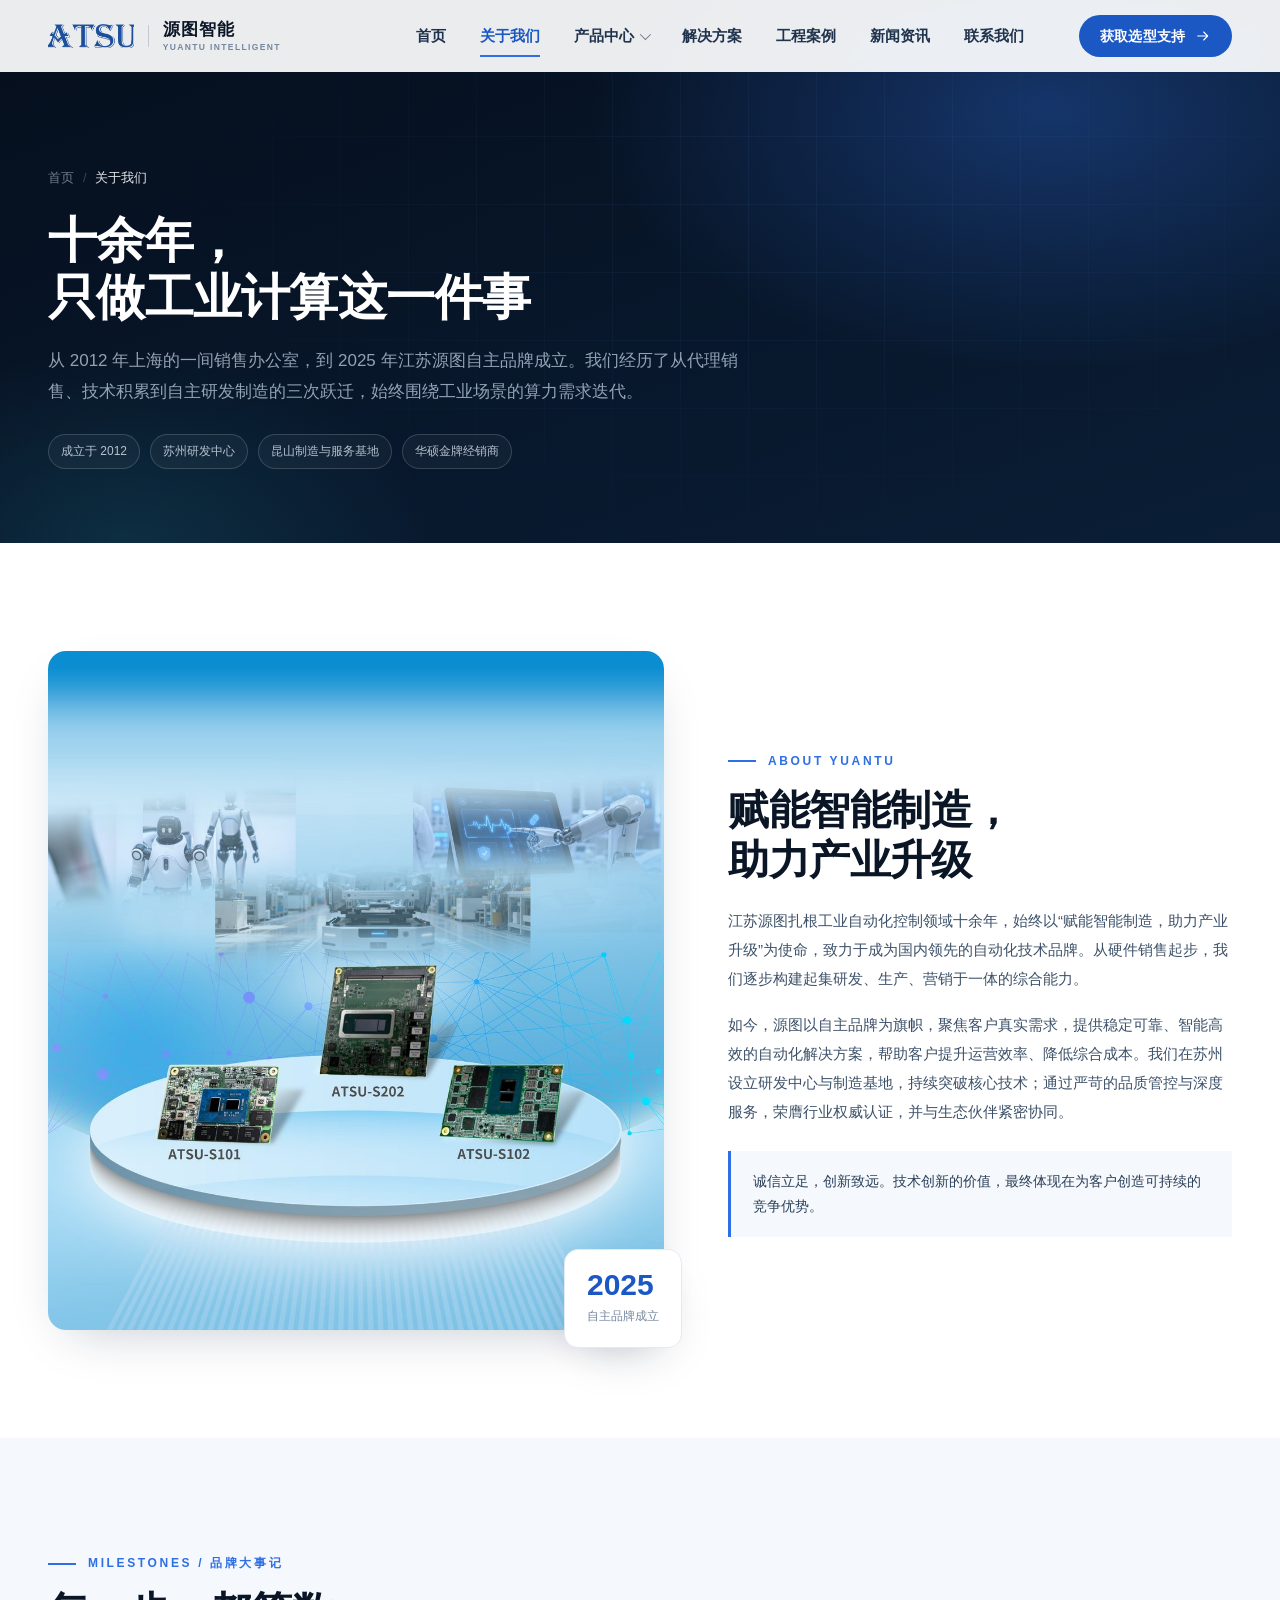
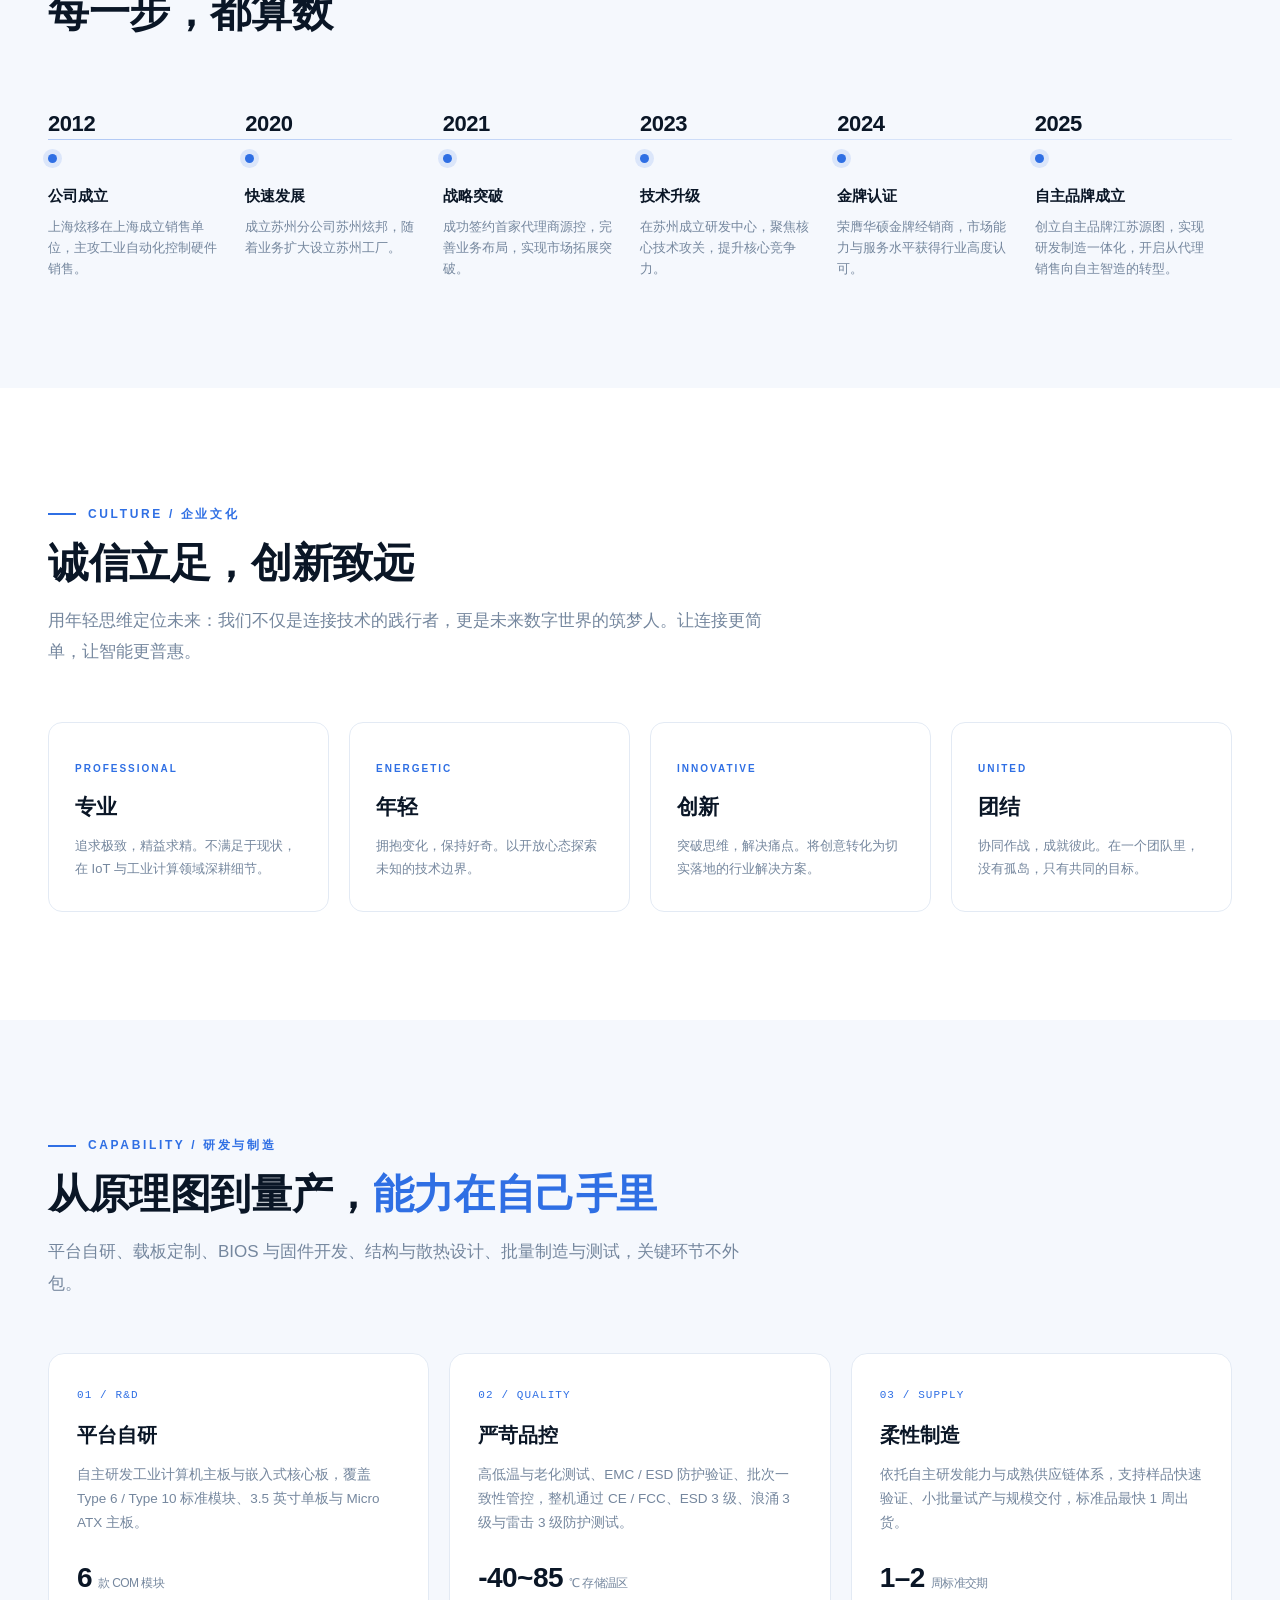
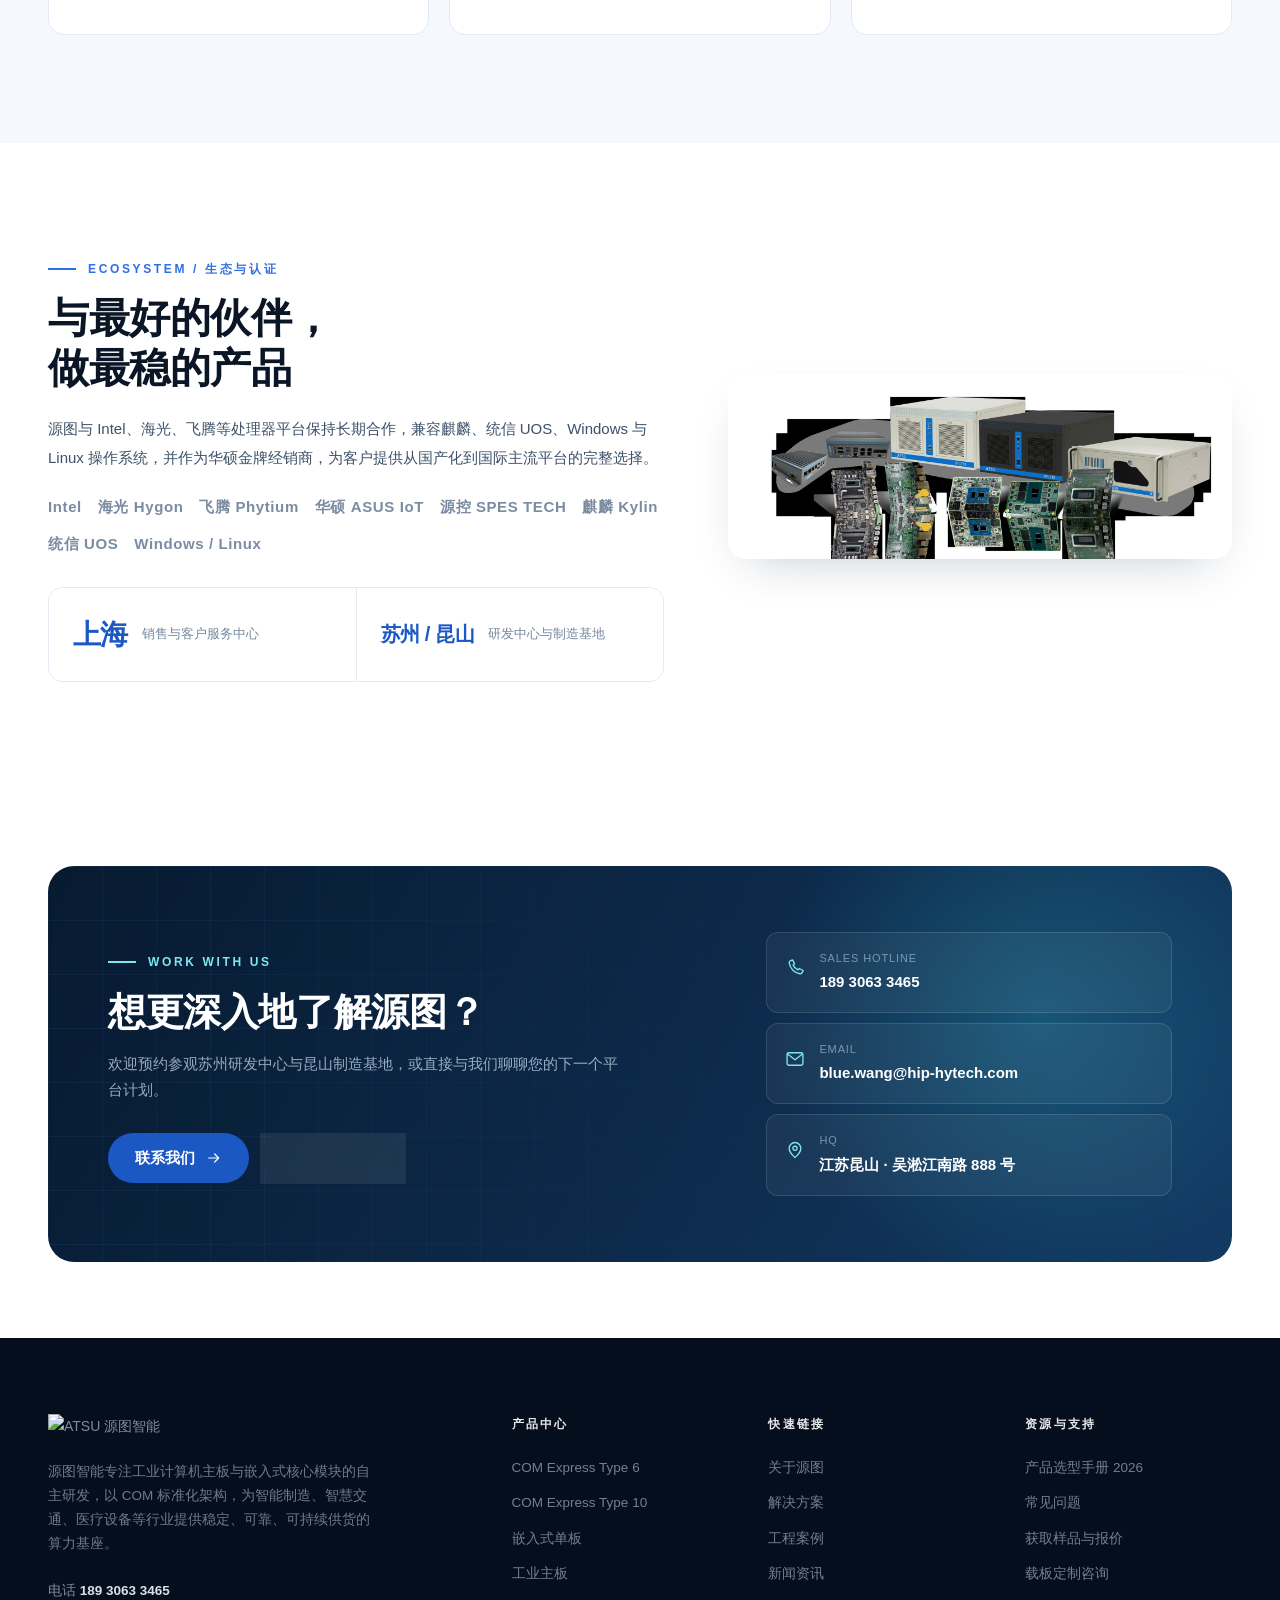
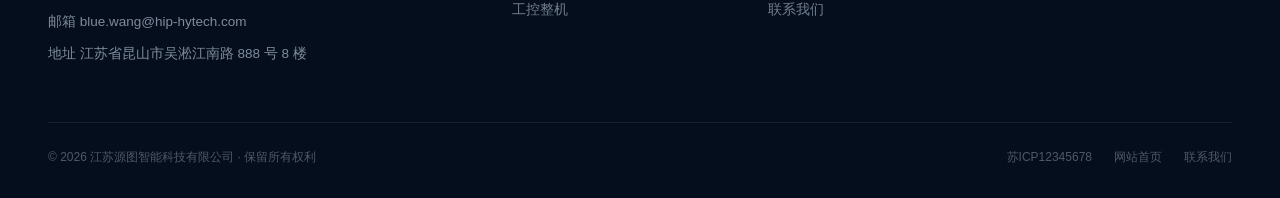
==== about.html @ 3fdcd8d5 "源图智能 ATSU 工业计算官网模板" ====
﻿<!DOCTYPE html>
<html lang="zh-CN">
<head>
<meta charset="UTF-8">
<meta name="viewport" content="width=device-width, initial-scale=1">
<title>关于源图 — 从上海炫移到江苏源图 | 源图智能 ATSU</title>
<meta name="description" content="江苏源图智能科技有限公司，扎根工业自动化控制领域十余年。2012 年上海炫移成立，2025 年创立自主品牌江苏源图，形成研发、制造、营销一体化的工业计算平台能力。">
<link rel="icon" href="assets/favicon.png" type="image/png">
<link rel="stylesheet" href="assets/css/style.css">
<!-- seo:social -->
<link rel="canonical" href="https://atsu.localhost.cc/about.html">
<meta property="og:type" content="website">
<meta property="og:site_name" content="源图智能 ATSU">
<meta property="og:title" content="关于源图 — 从上海炫移到江苏源图 | 源图智能 ATSU">
<meta property="og:description" content="江苏源图智能科技有限公司，扎根工业自动化控制领域十余年。2012 年上海炫移成立，2025 年创立自主品牌江苏源图，形成研发、制造、营销一体化的工业计算平台能力。">
<meta property="og:url" content="https://atsu.localhost.cc/about.html">
<meta property="og:image" content="https://atsu.localhost.cc/assets/img/og-cover.jpg">
<meta name="twitter:card" content="summary_large_image">
<!-- /seo:social -->
</head>
<body data-page="about">
<div id="siteHeaderSlot"></div>

<main id="main">

  <section class="page-hero">
    <div class="container">
      <nav class="breadcrumb" aria-label="面包屑">
        <a href="index.html">首页</a><span class="sep">/</span><span class="now">关于我们</span>
      </nav>
      <h1>十余年，<br>只做工业计算这一件事</h1>
      <p class="lead">从 2012 年上海的一间销售办公室，到 2025 年江苏源图自主品牌成立。我们经历了从代理销售、技术积累到自主研发制造的三次跃迁，始终围绕工业场景的算力需求迭代。</p>
      <div class="hero-meta">
        <span>成立于 2012</span><span>苏州研发中心</span><span>昆山制造与服务基地</span><span>华硕金牌经销商</span>
      </div>
    </div>
  </section>

  <section class="section">
    <div class="container">
      <div class="story">
        <div class="story-media reveal">
          <img src="assets/img/case-manufacturing.jpg" alt="源图智能工业计算平台">
          <div class="badge"><b>2025</b><span>自主品牌成立</span></div>
        </div>
        <div class="story-copy reveal" data-delay="1">
          <span class="eyebrow">About Yuantu</span>
          <h2 class="display" style="margin:14px 0 20px">赋能智能制造，<br>助力产业升级</h2>
          <p>江苏源图扎根工业自动化控制领域十余年，始终以“赋能智能制造，助力产业升级”为使命，致力于成为国内领先的自动化技术品牌。从硬件销售起步，我们逐步构建起集研发、生产、营销于一体的综合能力。</p>
          <p>如今，源图以自主品牌为旗帜，聚焦客户真实需求，提供稳定可靠、智能高效的自动化解决方案，帮助客户提升运营效率、降低综合成本。我们在苏州设立研发中心与制造基地，持续突破核心技术；通过严苛的品质管控与深度服务，荣膺行业权威认证，并与生态伙伴紧密协同。</p>
          <div class="quote">诚信立足，创新致远。技术创新的价值，最终体现在为客户创造可持续的竞争优势。</div>
        </div>
      </div>
    </div>
  </section>

  <section class="section soft">
    <div class="container">
      <div class="section-head">
        <div class="text">
          <span class="eyebrow">Milestones / 品牌大事记</span>
          <h2 class="display">每一步，都算数</h2>
        </div>
      </div>
      <div class="timeline">
        <div class="tl-item reveal">
          <div class="year">2012</div>
          <div class="dot"></div>
          <h4>公司成立</h4>
          <p>上海炫移在上海成立销售单位，主攻工业自动化控制硬件销售。</p>
        </div>
        <div class="tl-item reveal" data-delay="1">
          <div class="year">2020</div>
          <div class="dot"></div>
          <h4>快速发展</h4>
          <p>成立苏州分公司苏州炫邦，随着业务扩大设立苏州工厂。</p>
        </div>
        <div class="tl-item reveal" data-delay="2">
          <div class="year">2021</div>
          <div class="dot"></div>
          <h4>战略突破</h4>
          <p>成功签约首家代理商源控，完善业务布局，实现市场拓展突破。</p>
        </div>
        <div class="tl-item reveal" data-delay="3">
          <div class="year">2023</div>
          <div class="dot"></div>
          <h4>技术升级</h4>
          <p>在苏州成立研发中心，聚焦核心技术攻关，提升核心竞争力。</p>
        </div>
        <div class="tl-item reveal" data-delay="4">
          <div class="year">2024</div>
          <div class="dot"></div>
          <h4>金牌认证</h4>
          <p>荣膺华硕金牌经销商，市场能力与服务水平获得行业高度认可。</p>
        </div>
        <div class="tl-item reveal" data-delay="5">
          <div class="year">2025</div>
          <div class="dot"></div>
          <h4>自主品牌成立</h4>
          <p>创立自主品牌江苏源图，实现研发制造一体化，开启从代理销售向自主智造的转型。</p>
        </div>
      </div>
    </div>
  </section>

  <section class="section">
    <div class="container">
      <div class="section-head">
        <div class="text">
          <span class="eyebrow">Culture / 企业文化</span>
          <h2 class="display">诚信立足，创新致远</h2>
          <p class="lead">用年轻思维定位未来：我们不仅是连接技术的践行者，更是未来数字世界的筑梦人。让连接更简单，让智能更普惠。</p>
        </div>
      </div>
      <div class="values">
        <article class="value reveal">
          <span class="en">Professional</span>
          <h3>专业</h3>
          <p>追求极致，精益求精。不满足于现状，在 IoT 与工业计算领域深耕细节。</p>
        </article>
        <article class="value reveal" data-delay="1">
          <span class="en">Energetic</span>
          <h3>年轻</h3>
          <p>拥抱变化，保持好奇。以开放心态探索未知的技术边界。</p>
        </article>
        <article class="value reveal" data-delay="2">
          <span class="en">Innovative</span>
          <h3>创新</h3>
          <p>突破思维，解决痛点。将创意转化为切实落地的行业解决方案。</p>
        </article>
        <article class="value reveal" data-delay="3">
          <span class="en">United</span>
          <h3>团结</h3>
          <p>协同作战，成就彼此。在一个团队里，没有孤岛，只有共同的目标。</p>
        </article>
      </div>
    </div>
  </section>

  <section class="section soft">
    <div class="container">
      <div class="section-head">
        <div class="text">
          <span class="eyebrow">Capability / 研发与制造</span>
          <h2 class="display">从原理图到量产，<span class="accent">能力在自己手里</span></h2>
          <p class="lead">平台自研、载板定制、BIOS 与固件开发、结构与散热设计、批量制造与测试，关键环节不外包。</p>
        </div>
      </div>
      <div class="cap-grid">
        <article class="cap reveal">
          <div class="no">01 / R&amp;D</div>
          <h3>平台自研</h3>
          <p>自主研发工业计算机主板与嵌入式核心板，覆盖 Type 6 / Type 10 标准模块、3.5 英寸单板与 Micro ATX 主板。</p>
          <div class="big">6<small>款 COM 模块</small></div>
        </article>
        <article class="cap reveal" data-delay="1">
          <div class="no">02 / QUALITY</div>
          <h3>严苛品控</h3>
          <p>高低温与老化测试、EMC / ESD 防护验证、批次一致性管控，整机通过 CE / FCC、ESD 3 级、浪涌 3 级与雷击 3 级防护测试。</p>
          <div class="big">-40~85<small>℃ 存储温区</small></div>
        </article>
        <article class="cap reveal" data-delay="2">
          <div class="no">03 / SUPPLY</div>
          <h3>柔性制造</h3>
          <p>依托自主研发能力与成熟供应链体系，支持样品快速验证、小批量试产与规模交付，标准品最快 1 周出货。</p>
          <div class="big">1–2<small>周标准交期</small></div>
        </article>
      </div>
    </div>
  </section>

  <section class="section">
    <div class="container">
      <div class="story">
        <div class="story-copy reveal">
          <span class="eyebrow">Ecosystem / 生态与认证</span>
          <h2 class="display" style="margin:14px 0 20px">与最好的伙伴，<br>做最稳的产品</h2>
          <p>源图与 Intel、海光、飞腾等处理器平台保持长期合作，兼容麒麟、统信 UOS、Windows 与 Linux 操作系统，并作为华硕金牌经销商，为客户提供从国产化到国际主流平台的完整选择。</p>
          <div class="eco-list" style="margin-top:22px;gap:10px 16px">
            <span>Intel</span><span>海光 Hygon</span><span>飞腾 Phytium</span><span>华硕 ASUS IoT</span>
            <span>源控 SPES TECH</span><span>麒麟 Kylin</span><span>统信 UOS</span><span>Windows / Linux</span>
          </div>
          <div class="service-band" style="grid-template-columns:1fr 1fr;margin-top:30px">
            <div><span class="big">上海</span><span>销售与客户服务中心</span></div>
            <div><span class="big" style="font-size:20px">苏州 / 昆山</span><span>研发中心与制造基地</span></div>
          </div>
        </div>
        <div class="story-media reveal" data-delay="1">
          <img src="assets/img/case-lineup.jpg" alt="ATSU 产品家族" style="background:#07182e">
        </div>
      </div>
    </div>
  </section>

  <section class="section tight">
    <div class="container">
      <div class="cta reveal">
        <div class="cta-grid">
          <div>
            <span class="eyebrow on-dark">Work with us</span>
            <h2>想更深入地了解源图？</h2>
            <p>欢迎预约参观苏州研发中心与昆山制造基地，或直接与我们聊聊您的下一个平台计划。</p>
            <div class="actions">
              <a class="btn" href="contact.html">联系我们
                <svg viewBox="0 0 24 24" fill="none" stroke="currentColor" stroke-width="1.8" stroke-linecap="round" stroke-linejoin="round" aria-hidden="true"><path d="M4 12h15M13 6l6 6-6 6"/></svg>
              </a>
              <a class="btn on-dark" href="products.html">浏览产品中心</a>
            </div>
          </div>
          <div class="cta-side">
            <a href="tel:18930633465"><span class="ic" data-icon="phone"></span><span><small>SALES HOTLINE</small><b>189 3063 3465</b></span></a>
            <a href="mailto:blue.wang@hip-hytech.com"><span class="ic" data-icon="mail"></span><span><small>EMAIL</small><b>blue.wang@hip-hytech.com</b></span></a>
            <a href="contact.html"><span class="ic" data-icon="pin"></span><span><small>HQ</small><b>江苏昆山 · 吴淞江南路 888 号</b></span></a>
          </div>
        </div>
      </div>
    </div>
  </section>

</main>

<div id="siteFooterSlot"></div>
<script src="assets/js/products.js"></script>
<script src="assets/js/app.js"></script>
</body>
</html>
---- assets/css/style.css ----
﻿/* ==========================================================================
   源图智能 ATSU — 工业计算平台
   Design system + layout
   ========================================================================== */

:root {
  --navy-900: #050e1c;
  --navy-800: #081729;
  --navy-700: #0d2138;
  --navy-600: #14304f;
  --blue-700: #17479c;
  --blue-600: #1b58c4;
  --blue-500: #2f6fe4;
  --blue-400: #5b93f6;
  --cyan-400: #35d3e8;
  --cyan-300: #7ce6f2;
  --ink: #0a1626;
  --text: #3d5169;
  --muted: #75879e;
  --line: #e3eaf4;
  --line-strong: #d3ddec;
  --bg: #f5f8fd;
  --bg-soft: #eef3fa;
  --white: #fff;
  --radius-sm: 8px;
  --radius: 14px;
  --radius-lg: 22px;
  --shadow-sm: 0 2px 10px rgba(11, 30, 56, 0.06);
  --shadow: 0 18px 50px -22px rgba(10, 32, 64, 0.28);
  --shadow-lg: 0 40px 80px -40px rgba(6, 24, 48, 0.45);
  --container: 1240px;
  --ease: cubic-bezier(0.22, 1, 0.36, 1);
  --font: "Segoe UI", "Microsoft YaHei", "PingFang SC", "Hiragino Sans GB",
    "Noto Sans SC", "Source Han Sans SC", Arial, sans-serif;
  --mono: "SFMono-Regular", "Cascadia Code", Consolas, "Liberation Mono", monospace;
}

* { box-sizing: border-box; }

html { scroll-behavior: smooth; -webkit-text-size-adjust: 100%; }

body {
  margin: 0;
  font-family: var(--font);
  font-size: 16px;
  line-height: 1.75;
  color: var(--text);
  background: var(--white);
  -webkit-font-smoothing: antialiased;
  text-rendering: optimizeLegibility;
  overflow-x: hidden;
}

body.nav-open { overflow: hidden; }

h1, h2, h3, h4, h5, p, figure, ul, ol { margin: 0; }
ul, ol { padding: 0; list-style: none; }
img { max-width: 100%; display: block; }
a { color: inherit; text-decoration: none; }
button { font-family: inherit; }

::selection { background: rgba(47, 111, 228, 0.18); }

:focus-visible {
  outline: 2px solid var(--blue-500);
  outline-offset: 3px;
}

.container {
  width: 100%;
  max-width: var(--container);
  margin: 0 auto;
  padding: 0 28px;
}

.skip-link {
  position: fixed;
  left: 16px;
  top: -80px;
  z-index: 200;
  padding: 10px 16px;
  background: var(--navy-900);
  color: #fff;
  border-radius: 6px;
  transition: top 0.2s;
}
.skip-link:focus { top: 16px; }

/* ---------- typography helpers ---------- */
.eyebrow {
  display: inline-flex;
  align-items: center;
  gap: 12px;
  font-size: 12px;
  font-weight: 700;
  letter-spacing: 0.22em;
  text-transform: uppercase;
  color: var(--blue-500);
}
.eyebrow::before {
  content: "";
  width: 28px;
  height: 2px;
  background: currentColor;
  display: inline-block;
}
.eyebrow.center::after {
  content: "";
  width: 28px;
  height: 2px;
  background: currentColor;
}
.eyebrow.on-dark { color: var(--cyan-300); }

.display {
  font-size: clamp(30px, 3.2vw, 44px);
  line-height: 1.22;
  font-weight: 700;
  letter-spacing: -0.01em;
  color: var(--ink);
}
.display .accent { color: var(--blue-500); }
.lead {
  font-size: 17px;
  line-height: 1.85;
  color: var(--muted);
  max-width: 720px;
}
.on-dark .display { color: #fff; }
.on-dark .lead { color: rgba(226, 238, 252, 0.68); }

.section { padding: 108px 0; position: relative; }
.section.tight { padding: 76px 0; }
.section.soft { background: var(--bg); }
.section.dark {
  background: var(--navy-900);
  color: rgba(226, 238, 252, 0.72);
}
.section.dark .display { color: #fff; }
.section-head {
  display: flex;
  align-items: flex-end;
  justify-content: space-between;
  gap: 48px;
  margin-bottom: 54px;
}
.section-head .text { max-width: 760px; }
.section-head .display { margin: 14px 0 16px; }
.section-head .aside { flex: none; }

.section-head.center {
  flex-direction: column;
  align-items: center;
  text-align: center;
  gap: 18px;
}
.section-head.center .lead { margin: 0 auto; }

/* ---------- buttons ---------- */
.btn {
  --btn-bg: var(--blue-600);
  --btn-fg: #fff;
  display: inline-flex;
  align-items: center;
  justify-content: center;
  gap: 10px;
  height: 50px;
  padding: 0 26px;
  border: 1px solid transparent;
  border-radius: 999px;
  background: var(--btn-bg);
  color: var(--btn-fg);
  font-size: 15px;
  font-weight: 600;
  letter-spacing: 0.01em;
  cursor: pointer;
  transition: transform 0.25s var(--ease), box-shadow 0.25s var(--ease),
    background 0.25s var(--ease), border-color 0.25s;
  white-space: nowrap;
}
.btn:hover { transform: translateY(-2px); box-shadow: 0 14px 28px -14px rgba(27, 88, 196, 0.7); }
.btn:active { transform: translateY(0); }
.btn svg { width: 16px; height: 16px; }
.btn.ghost {
  background: transparent;
  border-color: rgba(19, 58, 110, 0.22);
  color: var(--ink);
}
.btn.ghost:hover { border-color: var(--blue-500); color: var(--blue-600); box-shadow: none; }
.btn.on-dark {
  background: rgba(255, 255, 255, 0.08);
  border-color: rgba(255, 255, 255, 0.22);
  color: #fff;
  backdrop-filter: blur(6px);
}
.btn.on-dark:hover { background: rgba(255, 255, 255, 0.16); box-shadow: none; }
.btn.small { height: 42px; padding: 0 20px; font-size: 14px; }
.btn.block { width: 100%; }

.link-arrow {
  display: inline-flex;
  align-items: center;
  gap: 8px;
  font-size: 14px;
  font-weight: 700;
  color: var(--blue-600);
}
.link-arrow svg { width: 15px; height: 15px; transition: transform 0.25s var(--ease); }
.link-arrow:hover svg { transform: translateX(4px); }
.link-arrow.on-dark { color: var(--cyan-300); }

/* ---------- header ---------- */
.site-header {
  position: fixed;
  inset: 0 0 auto 0;
  z-index: 100;
  height: 82px;
  display: flex;
  align-items: center;
  transition: background 0.35s var(--ease), box-shadow 0.35s, height 0.35s;
}
.site-header .container {
  display: flex;
  align-items: center;
  gap: 40px;
}
.site-header.solid,
.site-header.scrolled {
  background: rgba(255, 255, 255, 0.92);
  backdrop-filter: saturate(140%) blur(14px);
  box-shadow: 0 1px 0 rgba(12, 34, 64, 0.08);
  height: 72px;
}
.brand {
  display: flex;
  align-items: center;
  gap: 14px;
  flex: none;
}
.brand img { height: 24px; width: auto; }
.brand .logo-dark { display: none; }
.site-header.solid .brand .logo-light { display: none; }
.site-header.solid .brand .logo-dark { display: block; }
.brand .divider { width: 1px; height: 22px; background: rgba(19, 45, 80, 0.18); }
.brand .name {
  font-size: 17px;
  font-weight: 700;
  letter-spacing: 0.06em;
  color: var(--ink);
  line-height: 1.2;
}
.brand .name small {
  display: block;
  font-size: 8.5px;
  letter-spacing: 0.16em;
  color: var(--muted);
  font-weight: 600;
  text-transform: uppercase;
  margin-top: 2px;
}
.on-transparent .brand .name,
.on-transparent .brand .name small { color: #fff; }
.on-transparent .brand .name small { color: rgba(255, 255, 255, 0.6); }
.on-transparent .brand .divider { background: rgba(255, 255, 255, 0.24); }

.nav { display: flex; align-items: center; gap: 4px; margin-left: auto; }
.nav > li { position: relative; }
.nav > li > a {
  display: flex;
  align-items: center;
  gap: 6px;
  padding: 12px 15px;
  font-size: 15px;
  font-weight: 600;
  color: #20334d;
  border-radius: 8px;
  transition: color 0.2s;
}
.on-transparent .nav > li > a { color: rgba(255, 255, 255, 0.82); }
.nav > li > a:hover,
.nav > li.active > a { color: var(--blue-600); }
.on-transparent .nav > li > a:hover,
.on-transparent .nav > li.active > a { color: #fff; }
.nav > li > a .caret {
  width: 8px; height: 8px;
  border-right: 1.5px solid currentColor;
  border-bottom: 1.5px solid currentColor;
  transform: rotate(45deg) translateY(-2px);
  opacity: 0.6;
}
.nav > li > a::after {
  content: "";
  position: absolute;
  left: 15px; right: 15px; bottom: 4px;
  height: 2px;
  background: var(--blue-500);
  transform: scaleX(0);
  transform-origin: left;
  transition: transform 0.28s var(--ease);
}
.nav > li.active > a::after,
.nav > li > a:hover::after { transform: scaleX(1); }

.mega {
  position: absolute;
  top: calc(100% + 10px);
  left: 50%;
  transform: translate(-50%, 8px);
  width: 540px;
  padding: 18px;
  background: #fff;
  border: 1px solid var(--line);
  border-radius: 16px;
  box-shadow: var(--shadow);
  opacity: 0;
  visibility: hidden;
  pointer-events: none;
  transition: opacity 0.22s, transform 0.28s var(--ease), visibility 0.22s;
  display: grid;
  grid-template-columns: 1fr 1fr;
  gap: 6px;
}
.nav > li:hover .mega,
.nav > li:focus-within .mega {
  opacity: 1; visibility: visible; pointer-events: auto;
  transform: translate(-50%, 0);
}
.mega a {
  display: flex;
  gap: 12px;
  padding: 12px;
  border-radius: 10px;
  transition: background 0.2s;
}
.mega a:hover { background: var(--bg); }
.mega .ic {
  flex: none;
  width: 38px; height: 38px;
  display: grid; place-items: center;
  border-radius: 9px;
  background: linear-gradient(145deg, #eef4ff, #dbe8fb);
  color: var(--blue-600);
}
.mega .ic svg { width: 19px; height: 19px; }
.mega > a > span:last-child { display: block; }
.mega b { display: block; font-size: 14px; color: var(--ink); }
.mega span span { display: block; font-size: 12px; color: var(--muted); line-height: 1.5; }

.header-cta { flex: none; }
.header-cta .btn { height: 42px; padding: 0 20px; font-size: 14px; }

.menu-toggle {
  display: none;
  width: 44px; height: 44px;
  border: 1px solid rgba(19, 45, 80, 0.16);
  border-radius: 10px;
  background: transparent;
  cursor: pointer;
  position: relative;
}
.on-transparent .menu-toggle { border-color: rgba(255, 255, 255, 0.3); }
.menu-toggle i {
  position: absolute;
  left: 12px; right: 12px;
  height: 1.6px;
  background: var(--ink);
  transition: 0.28s var(--ease);
}
.on-transparent .menu-toggle i { background: #fff; }
.menu-toggle i:nth-child(1) { top: 16px; }
.menu-toggle i:nth-child(2) { top: 22px; }
.menu-toggle i:nth-child(3) { top: 28px; }
body.nav-open .menu-toggle i { background: var(--ink); }
body.nav-open .menu-toggle i:nth-child(1) { top: 22px; transform: rotate(45deg); }
body.nav-open .menu-toggle i:nth-child(2) { opacity: 0; }
body.nav-open .menu-toggle i:nth-child(3) { top: 22px; transform: rotate(-45deg); }

/* mobile drawer */
.drawer {
  position: fixed;
  inset: 0;
  z-index: 95;
  background: #fff;
  padding: 104px 28px 40px;
  overflow-y: auto;
  transform: translateY(-8px);
  opacity: 0;
  visibility: hidden;
  transition: opacity 0.25s, transform 0.3s var(--ease), visibility 0.25s;
}
body.nav-open .drawer { opacity: 1; visibility: visible; transform: none; }
.drawer .group { border-bottom: 1px solid var(--line); }
.drawer .group > a {
  display: flex;
  justify-content: space-between;
  align-items: center;
  padding: 18px 2px;
  font-size: 18px;
  font-weight: 700;
  color: var(--ink);
}
.drawer .sub { padding: 0 0 14px 2px; display: grid; gap: 2px; }
.drawer .sub a { padding: 8px 0; font-size: 15px; color: var(--text); }
.drawer .sub a:hover { color: var(--blue-600); }
.drawer .drawer-foot { margin-top: 26px; display: grid; gap: 12px; }
.drawer .contact-line { font-size: 14px; color: var(--muted); }
.drawer .contact-line b { color: var(--ink); }

/* ---------- hero ---------- */
.hero {
  position: relative;
  min-height: 760px;
  display: flex;
  align-items: center;
  padding: 150px 0 120px;
  background: var(--navy-900);
  color: #fff;
  overflow: hidden;
  isolation: isolate;
}
.hero-bg {
  position: absolute;
  inset: 0;
  z-index: -3;
  background-image: url("../img/hero-bg.jpg");
  background-size: cover;
  background-position: 62% 44%;
  transform: scale(1.04);
  animation: heroDrift 26s ease-in-out infinite alternate;
  opacity: 0.9;
}
@keyframes heroDrift {
  from { transform: scale(1.03) translate3d(0, 0, 0); }
  to { transform: scale(1.1) translate3d(-1.4%, -1.2%, 0); }
}
.hero::before {
  content: "";
  position: absolute;
  inset: 0;
  z-index: -2;
  background:
    linear-gradient(90deg, rgba(4, 12, 24, 0.97) 0%, rgba(4, 13, 26, 0.9) 34%, rgba(5, 16, 32, 0.45) 62%, rgba(4, 12, 24, 0.35) 100%),
    linear-gradient(180deg, rgba(4, 11, 22, 0.9) 0%, rgba(4, 12, 24, 0.15) 40%, rgba(4, 12, 24, 0.9) 100%);
}
.hero::after {
  content: "";
  position: absolute;
  inset: 0;
  z-index: -1;
  background-image:
    linear-gradient(rgba(120, 170, 255, 0.055) 1px, transparent 1px),
    linear-gradient(90deg, rgba(120, 170, 255, 0.055) 1px, transparent 1px);
  background-size: 82px 82px;
  mask-image: radial-gradient(ellipse 80% 70% at 30% 40%, #000 20%, transparent 75%);
}
.hero .container { position: relative; }
.hero-copy { max-width: 660px; }
.hero .kicker {
  display: inline-flex;
  align-items: center;
  gap: 12px;
  font-size: 12px;
  font-weight: 700;
  letter-spacing: 0.24em;
  text-transform: uppercase;
  color: var(--cyan-300);
}
.hero .kicker .dot {
  width: 7px; height: 7px;
  border-radius: 50%;
  background: var(--cyan-400);
  box-shadow: 0 0 0 5px rgba(53, 211, 232, 0.14);
}
.hero h1 {
  margin: 26px 0 24px;
  font-size: clamp(40px, 4.9vw, 66px);
  line-height: 1.14;
  font-weight: 700;
  letter-spacing: -0.015em;
  color: #fff;
}
.hero h1 .grad {
  background: linear-gradient(100deg, #7cc4ff 0%, #5b93f6 42%, #7ce6f2 100%);
  -webkit-background-clip: text;
  background-clip: text;
  color: transparent;
}
.hero p {
  max-width: 580px;
  font-size: 17px;
  line-height: 1.9;
  color: rgba(219, 233, 250, 0.78);
}
.hero .actions {
  display: flex;
  flex-wrap: wrap;
  gap: 14px;
  margin-top: 38px;
}
.hero .micro {
  display: flex;
  flex-wrap: wrap;
  gap: 10px 26px;
  margin-top: 46px;
  font-size: 13px;
  color: rgba(210, 226, 246, 0.62);
}
.hero .micro span { display: inline-flex; align-items: center; gap: 8px; }
.hero .micro span::before {
  content: "";
  width: 4px; height: 4px;
  background: var(--cyan-400);
  border-radius: 50%;
}
.hero .scroll {
  position: absolute;
  left: 28px;
  bottom: 34px;
  display: flex;
  align-items: center;
  gap: 12px;
  font-size: 11px;
  letter-spacing: 0.2em;
  text-transform: uppercase;
  color: rgba(220, 235, 255, 0.42);
}
.hero .scroll::after {
  content: "";
  width: 54px;
  height: 1px;
  background: linear-gradient(90deg, rgba(255, 255, 255, 0.5), transparent);
}
.hero-card {
  position: absolute;
  right: 28px;
  bottom: 60px;
  width: 268px;
  padding: 20px;
  border-radius: 16px;
  border: 1px solid rgba(255, 255, 255, 0.16);
  background: rgba(9, 26, 48, 0.55);
  backdrop-filter: blur(16px);
  box-shadow: 0 30px 60px -30px rgba(0, 0, 0, 0.8);
  display: none;
}
.hero-card .tag {
  font-size: 10px;
  letter-spacing: 0.2em;
  text-transform: uppercase;
  color: var(--cyan-300);
}
.hero-card b { display: block; color: #fff; font-size: 18px; margin: 6px 0 10px; }
.hero-card dl { display: grid; grid-template-columns: 1fr 1fr; gap: 10px 8px; margin: 0; }
.hero-card dt { font-size: 10px; color: rgba(255, 255, 255, 0.45); letter-spacing: 0.08em; }
.hero-card dd { margin: 2px 0 0; font-size: 12px; color: rgba(255, 255, 255, 0.86); }

/* ---------- metric strip ---------- */
.metrics {
  position: relative;
  z-index: 3;
  margin-top: -58px;
}
.metrics-inner {
  display: grid;
  grid-template-columns: repeat(4, 1fr);
  background: #fff;
  border: 1px solid var(--line);
  border-radius: 18px;
  box-shadow: 0 30px 60px -34px rgba(9, 32, 64, 0.35);
  overflow: hidden;
}
.metric {
  padding: 30px 32px;
  border-right: 1px solid var(--line);
  position: relative;
}
.metric:last-child { border-right: 0; }
.metric b {
  display: block;
  font-size: 36px;
  font-weight: 700;
  line-height: 1.1;
  color: var(--ink);
  letter-spacing: -0.02em;
}
.metric b em {
  font-style: normal;
  font-size: 18px;
  margin-left: 3px;
  color: var(--blue-500);
}
.metric span { display: block; margin-top: 8px; font-size: 13px; color: var(--muted); }

/* ---------- ecosystem strip ---------- */
.eco {
  padding: 44px 0 0;
  border-bottom: 1px solid var(--line);
  background: #fff;
}
.eco-inner {
  display: flex;
  align-items: center;
  gap: 36px;
  padding-bottom: 40px;
  flex-wrap: wrap;
}
.eco-label {
  flex: none;
  font-size: 12px;
  letter-spacing: 0.16em;
  text-transform: uppercase;
  color: var(--muted);
  font-weight: 700;
}
.eco-list {
  display: flex;
  flex-wrap: wrap;
  gap: 10px 34px;
  align-items: center;
}
.eco-list span {
  font-size: 15px;
  font-weight: 600;
  color: #7b8ca2;
  letter-spacing: 0.04em;
  transition: color 0.25s;
}
.eco-list span:hover { color: var(--ink); }

/* ---------- product matrix ---------- */
.matrix {
  display: grid;
  grid-template-columns: repeat(12, 1fr);
  gap: 22px;
}
.m-card {
  position: relative;
  grid-column: span 6;
  min-height: 300px;
  padding: 34px 10px 34px 34px;
  border-radius: var(--radius-lg);
  border: 1px solid var(--line);
  background: linear-gradient(150deg, #ffffff 0%, #f3f7fd 100%);
  overflow: hidden;
  display: grid;
  grid-template-columns: 1fr 42%;
  align-items: center;
  gap: 14px;
  transition: transform 0.35s var(--ease), box-shadow 0.35s, border-color 0.35s;
}
.m-card:hover { transform: translateY(-5px); box-shadow: var(--shadow); border-color: #c9daf3; }
.m-card:nth-child(1), .m-card:nth-child(4) { grid-column: span 7; }
.m-card:nth-child(2), .m-card:nth-child(3) { grid-column: span 5; }
.m-card .top { position: relative; z-index: 2; grid-column: 1; grid-row: 1; }
.m-card .no {
  font-family: var(--mono);
  font-size: 12px;
  color: var(--blue-500);
  letter-spacing: 0.1em;
}
.m-card h3 {
  margin: 12px 0 10px;
  font-size: 24px;
  color: var(--ink);
  letter-spacing: -0.01em;
}
.m-card p { font-size: 14px; line-height: 1.75; color: var(--muted); }
.m-card .foot {
  position: relative;
  z-index: 2;
  grid-column: 1;
  grid-row: 2;
  display: flex;
  align-items: center;
  gap: 14px;
  margin-top: 22px;
  flex-wrap: wrap;
}
.m-card .tags { display: flex; gap: 6px; flex-wrap: wrap; }
.m-card .foot .link-arrow { margin-left: auto; }
.m-card .tags span {
  font-size: 11px;
  padding: 4px 9px;
  border-radius: 999px;
  background: rgba(27, 88, 196, 0.07);
  color: var(--blue-600);
  font-weight: 600;
}
.m-card img {
  position: relative;
  z-index: 1;
  grid-column: 2;
  grid-row: 1 / span 2;
  width: 100%;
  max-width: none;
  max-height: 250px;
  object-fit: contain;
  justify-self: end;
  filter: drop-shadow(0 18px 22px rgba(12, 34, 64, 0.2));
  transform: rotate(-4deg);
  transition: transform 0.5s var(--ease);
}
.m-card:nth-child(3) img, .m-card:nth-child(4) img { max-height: 230px; }
.m-card:hover img { transform: rotate(-1.5deg) translateY(-4px) scale(1.04); }

/* ---------- flagship tabs ---------- */
.flagship {
  display: grid;
  grid-template-columns: 330px 1fr;
  gap: 44px;
  align-items: start;
}
.f-tabs { display: grid; gap: 6px; }
.f-tab {
  text-align: left;
  padding: 20px 22px;
  border-radius: 12px;
  border: 1px solid transparent;
  background: transparent;
  cursor: pointer;
  transition: background 0.25s, border-color 0.25s, box-shadow 0.25s;
  display: grid;
  gap: 4px;
}
.f-tab:hover { background: #fff; border-color: var(--line); }
.f-tab.active {
  background: #fff;
  border-color: var(--line);
  box-shadow: var(--shadow-sm);
}
.f-tab .name {
  display: flex;
  align-items: center;
  gap: 10px;
  font-size: 18px;
  font-weight: 700;
  color: var(--ink);
}
.f-tab .name i {
  font-style: normal;
  font-family: var(--mono);
  font-size: 10px;
  color: var(--muted);
  border: 1px solid var(--line-strong);
  padding: 1px 6px;
  border-radius: 4px;
}
.f-tab.active .name i { color: var(--blue-600); border-color: #c3d7f6; }
.f-tab span { font-size: 13px; color: var(--muted); }
.f-panel {
  display: grid;
  grid-template-columns: 1.02fr 1fr;
  background: #fff;
  border: 1px solid var(--line);
  border-radius: var(--radius-lg);
  overflow: hidden;
  box-shadow: var(--shadow-sm);
  min-height: 430px;
}
.f-visual {
  position: relative;
  display: grid;
  place-items: center;
  padding: 34px;
  background:
    radial-gradient(circle at 70% 20%, rgba(90, 147, 246, 0.16), transparent 60%),
    linear-gradient(160deg, #f7fbff, #eaf1fb);
  overflow: hidden;
}
.f-visual::after {
  content: "";
  position: absolute;
  width: 380px; height: 380px;
  border: 1px solid rgba(30, 90, 180, 0.14);
  border-radius: 50%;
  box-shadow: 0 0 0 40px rgba(30, 90, 180, 0.04), 0 0 0 90px rgba(30, 90, 180, 0.03);
}
.f-visual img {
  position: relative;
  z-index: 2;
  width: 92%;
  max-height: 340px;
  object-fit: contain;
  filter: drop-shadow(0 24px 26px rgba(11, 34, 66, 0.28));
}
.f-visual .chip {
  position: absolute;
  z-index: 3;
  padding: 6px 11px;
  font-size: 11px;
  font-weight: 600;
  color: var(--blue-700);
  background: rgba(255, 255, 255, 0.86);
  border: 1px solid #d6e4f8;
  border-radius: 999px;
  backdrop-filter: blur(4px);
}
.f-visual .chip.a { top: 22px; left: 22px; }
.f-visual .chip.b { bottom: 22px; right: 22px; }
.f-info { padding: 38px 40px; display: flex; flex-direction: column; }
.f-info .cat { font-size: 11px; letter-spacing: 0.16em; text-transform: uppercase; color: var(--blue-500); font-weight: 700; }
.f-info h3 { margin: 10px 0 8px; font-size: 30px; color: var(--ink); letter-spacing: -0.01em; }
.f-info .sub { font-size: 14px; color: var(--muted); }
.f-specs {
  margin: 24px 0;
  display: grid;
  grid-template-columns: 1fr 1fr;
  gap: 1px;
  background: var(--line);
  border: 1px solid var(--line);
  border-radius: 10px;
  overflow: hidden;
}
.f-specs div { background: #fff; padding: 12px 14px; }
.f-specs dt { font-size: 10.5px; color: var(--muted); letter-spacing: 0.04em; }
.f-specs dd { margin: 3px 0 0; font-size: 13px; font-weight: 600; color: var(--ink); line-height: 1.5; }
.f-info .actions { margin-top: auto; display: flex; gap: 12px; flex-wrap: wrap; }

/* ---------- COM section ---------- */
.com-wrap {
  display: grid;
  grid-template-columns: 1fr 460px;
  gap: 64px;
  align-items: center;
}
.com-copy .display { margin: 16px 0 20px; }
.split {
  display: flex;
  align-items: flex-end;
  gap: 18px;
  margin: 36px 0;
}
.split .bar {
  flex: 1;
  border-radius: 10px;
  padding: 18px 20px;
  border: 1px solid rgba(124, 230, 242, 0.22);
  background: linear-gradient(150deg, rgba(53, 211, 232, 0.13), rgba(47, 111, 228, 0.05));
}
.split .bar b { display: block; font-size: 40px; line-height: 1; color: #fff; letter-spacing: -0.03em; }
.split .bar b small { font-size: 16px; color: var(--cyan-300); }
.split .bar span { display: block; margin-top: 8px; font-size: 12.5px; color: rgba(215, 232, 250, 0.6); }
.split .bar.thin { flex: 0.42; border-color: rgba(255, 255, 255, 0.14); background: rgba(255, 255, 255, 0.04); }
.split .plus { padding-bottom: 26px; color: rgba(255, 255, 255, 0.3); font-size: 22px; }
.com-feats {
  display: grid;
  grid-template-columns: 1fr 1fr;
  gap: 20px 28px;
  margin-top: 34px;
}
.com-feat { display: flex; gap: 12px; }
.com-feat .ic {
  flex: none;
  width: 38px; height: 38px;
  border-radius: 10px;
  display: grid; place-items: center;
  background: rgba(53, 211, 232, 0.09);
  border: 1px solid rgba(53, 211, 232, 0.2);
  color: var(--cyan-300);
}
.com-feat .ic svg { width: 18px; height: 18px; }
.com-feat b { display: block; color: #fff; font-size: 14px; margin-bottom: 3px; }
.com-feat span { font-size: 12.5px; line-height: 1.6; color: rgba(210, 228, 248, 0.56); }
.com-figure {
  position: relative;
  border-radius: var(--radius-lg);
  overflow: hidden;
  border: 1px solid rgba(255, 255, 255, 0.12);
  box-shadow: var(--shadow-lg);
}
.com-figure img { width: 100%; display: block; }
.com-figure .cap {
  position: absolute;
  left: 18px; right: 18px; bottom: 18px;
  padding: 14px 16px;
  border-radius: 10px;
  background: rgba(7, 22, 42, 0.72);
  backdrop-filter: blur(10px);
  border: 1px solid rgba(255, 255, 255, 0.14);
  font-size: 12px;
  color: rgba(228, 240, 255, 0.8);
}
.com-figure .cap b { color: #fff; }

/* ---------- service steps ---------- */
.steps {
  display: grid;
  grid-template-columns: repeat(4, 1fr);
  gap: 22px;
  counter-reset: step;
}
.step {
  position: relative;
  padding: 30px 26px 28px;
  background: #fff;
  border: 1px solid var(--line);
  border-radius: var(--radius);
  transition: transform 0.3s var(--ease), box-shadow 0.3s;
}
.step:hover { transform: translateY(-4px); box-shadow: var(--shadow); }
.step::before {
  counter-increment: step;
  content: "0" counter(step);
  font-family: var(--mono);
  font-size: 12px;
  color: var(--blue-500);
  letter-spacing: 0.1em;
}
.step h3 { margin: 12px 0 8px; font-size: 19px; color: var(--ink); }
.step p { font-size: 13.5px; line-height: 1.7; color: var(--muted); }
.step .line {
  position: absolute;
  right: -12px; top: 50%;
  width: 24px; height: 1px;
  background: var(--line-strong);
}
.step:last-child .line { display: none; }

.service-band {
  margin-top: 40px;
  display: grid;
  grid-template-columns: repeat(3, 1fr);
  gap: 1px;
  background: var(--line);
  border: 1px solid var(--line);
  border-radius: 14px;
  overflow: hidden;
}
.service-band div { background: #fff; padding: 22px 24px; display: flex; gap: 14px; align-items: center; }
.service-band .big { font-size: 28px; font-weight: 700; color: var(--blue-600); letter-spacing: -0.02em; }
.service-band span { font-size: 13px; color: var(--muted); }

/* ---------- industries ---------- */
.industries {
  display: grid;
  grid-template-columns: repeat(3, 1fr);
  gap: 20px;
}
.ind {
  padding: 30px 28px;
  border-radius: var(--radius);
  border: 1px solid var(--line);
  background: #fff;
  transition: border-color 0.3s, transform 0.3s var(--ease), box-shadow 0.3s;
  position: relative;
  overflow: hidden;
}
.ind:hover { border-color: #bcd2f2; transform: translateY(-4px); box-shadow: var(--shadow-sm); }
.ind .ic {
  width: 46px; height: 46px;
  border-radius: 12px;
  display: grid; place-items: center;
  background: linear-gradient(150deg, #edf4ff, #dce9fb);
  color: var(--blue-600);
  margin-bottom: 18px;
}
.ind .ic svg { width: 22px; height: 22px; }
.ind h3 { font-size: 19px; color: var(--ink); margin-bottom: 8px; }
.ind p { font-size: 13.5px; line-height: 1.7; color: var(--muted); min-height: 46px; }
.ind .plats { display: flex; flex-wrap: wrap; gap: 6px; margin-top: 18px; }
.ind .plats span {
  font-size: 11px;
  font-weight: 600;
  color: #4d6a8e;
  background: var(--bg);
  border: 1px solid var(--line);
  border-radius: 5px;
  padding: 3px 7px;
}
.ind::after {
  content: "";
  position: absolute;
  right: -40px; top: -40px;
  width: 120px; height: 120px;
  border-radius: 50%;
  background: radial-gradient(circle, rgba(47, 111, 228, 0.08), transparent 70%);
  opacity: 0; transition: opacity 0.35s;
}
.ind:hover::after { opacity: 1; }

/* ---------- cases ---------- */
.cases { display: grid; grid-template-columns: 1.25fr 1fr 1fr; gap: 20px; }
.case {
  position: relative;
  border-radius: var(--radius);
  overflow: hidden;
  min-height: 380px;
  display: flex;
  align-items: flex-end;
  isolation: isolate;
  color: #fff;
  background: #0b1c31;
}
.case img {
  position: absolute;
  inset: 0;
  width: 100%; height: 100%;
  object-fit: cover;
  z-index: -2;
  transition: transform 0.7s var(--ease);
}
.case::after {
  content: "";
  position: absolute;
  inset: 0;
  z-index: -1;
  background: linear-gradient(180deg, rgba(5, 16, 30, 0.42) 0%, rgba(5, 16, 30, 0.72) 46%, rgba(4, 13, 26, 0.96) 100%);
}
.case:hover img { transform: scale(1.05); }
.case .body { padding: 28px; width: 100%; }
.case .tag {
  display: inline-block;
  padding: 4px 10px;
  border-radius: 999px;
  font-size: 10.5px;
  letter-spacing: 0.1em;
  background: rgba(255, 255, 255, 0.12);
  border: 1px solid rgba(255, 255, 255, 0.22);
  backdrop-filter: blur(6px);
  margin-bottom: 14px;
}
.case h3 { font-size: 22px; line-height: 1.35; margin-bottom: 8px; color: #fff; }
.case p { font-size: 13px; color: rgba(225, 238, 252, 0.72); line-height: 1.65; }
.case .metrics-row {
  display: flex;
  gap: 22px;
  margin-top: 18px;
  padding-top: 16px;
  border-top: 1px solid rgba(255, 255, 255, 0.15);
}
.case .metrics-row b { display: block; font-size: 17px; color: #fff; }
.case .metrics-row span { font-size: 10.5px; color: rgba(225, 238, 252, 0.55); letter-spacing: 0.06em; }
.case.large { min-height: 380px; }
.case.large h3 { font-size: 26px; }

/* ---------- news ---------- */
.news-list { border-top: 1px solid var(--line); }
.news-row {
  display: grid;
  grid-template-columns: 132px 1fr auto;
  gap: 30px;
  align-items: center;
  padding: 26px 4px;
  border-bottom: 1px solid var(--line);
  transition: padding 0.3s var(--ease), background 0.3s;
}
.news-row:hover { padding-left: 14px; background: #fbfdff; }
.news-row .date { font-family: var(--mono); font-size: 13px; color: var(--muted); letter-spacing: 0.04em; }
.news-row .date b { display: block; font-size: 22px; color: var(--ink); font-weight: 600; letter-spacing: -0.02em; }
.news-row h3 { font-size: 17px; color: var(--ink); font-weight: 600; display: flex; align-items: center; gap: 12px; }
.news-row h3 .pill {
  font-size: 10px;
  letter-spacing: 0.08em;
  font-weight: 600;
  color: var(--blue-600);
  background: rgba(27, 88, 196, 0.07);
  padding: 2px 7px;
  border-radius: 4px;
}
.news-row p { margin-top: 5px; font-size: 13px; color: var(--muted); overflow: hidden; text-overflow: ellipsis; white-space: nowrap; }
.news-row .arrow { color: var(--muted); transition: transform 0.25s, color 0.25s; }
.news-row:hover .arrow { transform: translateX(5px); color: var(--blue-600); }
.news-row .arrow svg { width: 20px; height: 20px; }

/* ---------- CTA ---------- */
.cta {
  position: relative;
  overflow: hidden;
  border-radius: 26px;
  padding: 66px 60px;
  background: linear-gradient(120deg, #071a30 0%, #0d2a4b 55%, #123a63 100%);
  color: #fff;
  isolation: isolate;
}
.cta::before {
  content: "";
  position: absolute;
  right: -10%; top: -40%;
  width: 620px; height: 620px;
  border-radius: 50%;
  background: radial-gradient(circle, rgba(53, 211, 232, 0.22), transparent 62%);
  z-index: -1;
}
.cta::after {
  content: "";
  position: absolute;
  inset: 0;
  z-index: -1;
  background-image:
    linear-gradient(rgba(120, 170, 255, 0.07) 1px, transparent 1px),
    linear-gradient(90deg, rgba(120, 170, 255, 0.07) 1px, transparent 1px);
  background-size: 54px 54px;
  mask-image: linear-gradient(90deg, #000, transparent 70%);
}
.cta-grid { display: grid; grid-template-columns: 1.2fr 0.8fr; gap: 50px; align-items: center; }
.cta h2 { font-size: clamp(28px, 3vw, 40px); line-height: 1.3; margin: 14px 0 14px; letter-spacing: -0.01em; }
.cta p { color: rgba(219, 235, 253, 0.68); font-size: 15px; max-width: 520px; }
.cta .actions { display: flex; gap: 12px; flex-wrap: wrap; margin-top: 30px; }
.cta-side { display: grid; gap: 10px; }
.cta-side a {
  display: flex;
  align-items: center;
  gap: 14px;
  padding: 16px 18px;
  border-radius: 12px;
  background: rgba(255, 255, 255, 0.05);
  border: 1px solid rgba(255, 255, 255, 0.12);
  transition: background 0.25s, transform 0.25s;
}
.cta-side a:hover { background: rgba(255, 255, 255, 0.1); transform: translateX(3px); }
.cta-side .ic { color: var(--cyan-300); }
.cta-side .ic svg { width: 20px; height: 20px; }
.cta-side small { display: block; font-size: 11px; color: rgba(219, 235, 253, 0.5); letter-spacing: 0.08em; }
.cta-side b { font-size: 15px; color: #fff; font-weight: 600; }

/* ---------- footer ---------- */
.site-footer {
  background: var(--navy-900);
  color: rgba(207, 223, 242, 0.6);
  padding-top: 76px;
  font-size: 14px;
}
.footer-top {
  display: grid;
  grid-template-columns: 1.4fr repeat(3, 0.7fr);
  gap: 50px;
  padding-bottom: 56px;
  border-bottom: 1px solid rgba(255, 255, 255, 0.08);
}
.footer-brand img { height: 26px; margin-bottom: 20px; }
.footer-brand p { max-width: 330px; line-height: 1.8; font-size: 13.5px; color: rgba(207, 223, 242, 0.52); }
.footer-brand .contact { margin-top: 22px; display: grid; gap: 8px; font-size: 13.5px; }
.footer-brand .contact a:hover { color: #fff; }
.footer-brand .contact b { color: rgba(240, 247, 255, 0.9); font-weight: 600; }
.footer-col h4 {
  font-size: 12px;
  letter-spacing: 0.18em;
  text-transform: uppercase;
  color: rgba(255, 255, 255, 0.9);
  margin-bottom: 20px;
  font-weight: 700;
}
.footer-col ul { display: grid; gap: 11px; }
.footer-col a { font-size: 13.5px; color: rgba(207, 223, 242, 0.54); transition: color 0.2s; }
.footer-col a:hover { color: #fff; }
.footer-bottom {
  display: flex;
  justify-content: space-between;
  gap: 20px;
  padding: 24px 0 30px;
  font-size: 12px;
  color: rgba(207, 223, 242, 0.36);
  flex-wrap: wrap;
}
.footer-bottom a:hover { color: rgba(255, 255, 255, 0.7); }
.footer-bottom .links { display: flex; gap: 22px; }

/* ---------- page hero (sub pages) ---------- */
.page-hero {
  position: relative;
  padding: 168px 0 74px;
  background: var(--navy-900);
  color: #fff;
  overflow: hidden;
  isolation: isolate;
}
.page-hero::before {
  content: "";
  position: absolute;
  inset: 0;
  z-index: -2;
  background:
    radial-gradient(ellipse 60% 80% at 82% 20%, rgba(47, 111, 228, 0.35), transparent 60%),
    radial-gradient(ellipse 40% 60% at 10% 100%, rgba(53, 211, 232, 0.12), transparent 60%),
    linear-gradient(160deg, #050e1c, #0a1e36);
}
.page-hero::after {
  content: "";
  position: absolute;
  inset: 0;
  z-index: -1;
  background-image:
    linear-gradient(rgba(120, 170, 255, 0.06) 1px, transparent 1px),
    linear-gradient(90deg, rgba(120, 170, 255, 0.06) 1px, transparent 1px);
  background-size: 68px 68px;
  mask-image: radial-gradient(ellipse 70% 90% at 60% 40%, #000 10%, transparent 75%);
}
.breadcrumb { display: flex; gap: 9px; align-items: center; font-size: 12.5px; color: rgba(214, 231, 250, 0.5); margin-bottom: 22px; }
.breadcrumb a:hover { color: #fff; }
.breadcrumb .sep { opacity: 0.5; }
.breadcrumb .now { color: rgba(255, 255, 255, 0.9); }
.page-hero h1 {
  font-size: clamp(32px, 3.8vw, 50px);
  line-height: 1.18;
  letter-spacing: -0.015em;
  color: #fff;
  margin-bottom: 18px;
  max-width: 820px;
}
.page-hero .lead { color: rgba(219, 234, 252, 0.66); max-width: 720px; }
.page-hero .hero-meta { display: flex; flex-wrap: wrap; gap: 10px; margin-top: 26px; }
.page-hero .hero-meta span {
  font-size: 12px;
  padding: 6px 12px;
  border-radius: 999px;
  border: 1px solid rgba(255, 255, 255, 0.16);
  color: rgba(232, 242, 255, 0.76);
  background: rgba(255, 255, 255, 0.04);
}

/* ---------- catalog ---------- */
.catalog-toolbar {
  position: sticky;
  top: 72px;
  z-index: 60;
  background: rgba(255, 255, 255, 0.94);
  backdrop-filter: blur(12px);
  border-bottom: 1px solid var(--line);
  padding: 14px 0;
}
.toolbar-inner { display: flex; align-items: center; gap: 18px; flex-wrap: wrap; }
.filters { display: flex; gap: 4px; flex-wrap: wrap; }
.filter {
  border: 0;
  background: transparent;
  padding: 9px 15px;
  border-radius: 8px;
  font-size: 14px;
  font-weight: 600;
  color: var(--muted);
  cursor: pointer;
  transition: background 0.2s, color 0.2s;
}
.filter:hover { color: var(--ink); background: var(--bg); }
.filter.active { color: #fff; background: var(--navy-800); }
.search {
  margin-left: auto;
  display: flex;
  align-items: center;
  gap: 8px;
  padding: 0 14px;
  height: 40px;
  border: 1px solid var(--line);
  border-radius: 999px;
  background: #fff;
  min-width: 230px;
}
.search svg { width: 15px; height: 15px; color: var(--muted); flex: none; }
.search input {
  border: 0;
  outline: 0;
  font-size: 13.5px;
  width: 100%;
  color: var(--ink);
  background: transparent;
  font-family: inherit;
}
.search input::placeholder { color: #9aa9bb; }

.catalog { padding: 44px 0 96px; }
.catalog-count { font-size: 13px; color: var(--muted); margin-bottom: 24px; }
.catalog-count b { color: var(--ink); }
.grid-products {
  display: grid;
  grid-template-columns: repeat(3, 1fr);
  gap: 22px;
}
.p-card {
  display: flex;
  flex-direction: column;
  background: #fff;
  border: 1px solid var(--line);
  border-radius: var(--radius);
  overflow: hidden;
  transition: transform 0.35s var(--ease), box-shadow 0.35s, border-color 0.35s;
}
.p-card:hover { transform: translateY(-5px); box-shadow: var(--shadow); border-color: #c9dbf6; }
.p-card .visual {
  position: relative;
  aspect-ratio: 4 / 3;
  background:
    radial-gradient(circle at 78% 12%, rgba(91, 147, 246, 0.14), transparent 55%),
    linear-gradient(155deg, #f8fbff, #edf3fb);
  display: grid;
  place-items: center;
  padding: 22px;
  overflow: hidden;
}
.p-card .visual img {
  width: 88%;
  max-height: 100%;
  object-fit: contain;
  filter: drop-shadow(0 16px 18px rgba(12, 34, 64, 0.2));
  transition: transform 0.5s var(--ease);
}
.p-card:hover .visual img { transform: translateY(-4px) scale(1.03); }
.p-card .cat-chip {
  position: absolute;
  top: 14px; left: 14px;
  font-size: 10px;
  letter-spacing: 0.1em;
  font-weight: 700;
  text-transform: uppercase;
  color: var(--blue-700);
  background: rgba(255, 255, 255, 0.85);
  border: 1px solid #d5e3f8;
  padding: 4px 9px;
  border-radius: 5px;
  z-index: 2;
}
.p-card .body { padding: 22px 22px 24px; display: flex; flex-direction: column; flex: 1; }
.p-card h3 { font-size: 20px; color: var(--ink); display: flex; align-items: center; gap: 8px; }
.p-card h3 .new {
  font-size: 9.5px;
  letter-spacing: 0.08em;
  background: var(--cyan-400);
  color: #04202c;
  padding: 2px 6px;
  border-radius: 3px;
  font-weight: 700;
}
.p-card .desc { margin-top: 7px; font-size: 13.5px; line-height: 1.65; color: var(--muted); min-height: 44px; }
.p-card .specs { margin-top: 16px; border-top: 1px solid var(--line); padding-top: 14px; display: grid; gap: 7px; }
.p-card .specs div { display: flex; justify-content: space-between; gap: 14px; font-size: 12px; }
.p-card .specs dt { color: var(--muted); flex: none; }
.p-card .specs dd { margin: 0; color: #2a3f59; text-align: right; font-weight: 500; }
.p-card .foot {
  margin-top: auto;
  padding-top: 16px;
  display: flex;
  justify-content: space-between;
  align-items: center;
  font-size: 12px;
  color: var(--muted);
}
.p-card .foot .more { font-weight: 700; color: var(--blue-600); display: inline-flex; gap: 6px; align-items: center; }
.p-card .foot .more svg { width: 13px; height: 13px; }

.empty {
  grid-column: 1 / -1;
  text-align: center;
  padding: 70px 0;
  color: var(--muted);
  font-size: 14px;
}

/* legacy models strip */
.legacy { margin-top: 70px; border-top: 1px solid var(--line); padding-top: 44px; }
.legacy-head { display: flex; align-items: flex-end; justify-content: space-between; gap: 30px; margin-bottom: 24px; }
.legacy-head h3 { font-size: 22px; color: var(--ink); }
.legacy-head p { font-size: 13px; color: var(--muted); margin-top: 4px; }
.legacy-list { display: grid; grid-template-columns: repeat(3, 1fr); gap: 1px; background: var(--line); border: 1px solid var(--line); border-radius: 12px; overflow: hidden; }
.legacy-list a { background: #fff; padding: 16px 18px; display: flex; justify-content: space-between; gap: 10px; font-size: 13.5px; color: #2b415c; transition: background 0.2s; }
.legacy-list a:hover { background: var(--bg); }
.legacy-list a span { color: var(--muted); font-size: 12px; }

/* ---------- compare table ---------- */
.compare { padding: 84px 0 100px; background: var(--bg); }
.table-scroll { overflow-x: auto; border: 1px solid var(--line); border-radius: 14px; background: #fff; }
table.compare-table { border-collapse: collapse; width: 100%; min-width: 1080px; font-size: 12.5px; }
.compare-table th, .compare-table td { padding: 12px 14px; text-align: left; border-bottom: 1px solid var(--line); border-right: 1px solid var(--line); vertical-align: top; }
.compare-table thead th {
  position: sticky;
  top: 0;
  background: #0b1c31;
  color: #fff;
  font-weight: 600;
  font-size: 12.5px;
  z-index: 2;
  border-color: rgba(255, 255, 255, 0.1);
}
.compare-table thead th:first-child { left: 0; z-index: 3; }
.compare-table tbody th {
  position: sticky;
  left: 0;
  background: #f7faff;
  color: #2a405c;
  font-weight: 600;
  white-space: nowrap;
  z-index: 1;
}
.compare-table td { color: #4a5f79; }
.compare-table tr:hover td { background: #fbfdff; }
.compare-table .group-row td {
  background: #eef4fc;
  color: var(--blue-700);
  font-weight: 700;
  letter-spacing: 0.06em;
  font-size: 11.5px;
  text-transform: uppercase;
}
.compare-table td a { color: var(--blue-600); font-weight: 700; }

/* ---------- detail page ---------- */
.detail-hero { padding: 132px 0 0; background: linear-gradient(180deg, #f7fbff 0%, #fff 100%); border-bottom: 1px solid var(--line); }
.detail-hero .breadcrumb { color: var(--muted); margin-bottom: 30px; }
.detail-hero .breadcrumb a:hover { color: var(--blue-600); }
.detail-hero .breadcrumb .now { color: var(--ink); }
.detail-grid { display: grid; grid-template-columns: 1.02fr 1fr; gap: 56px; align-items: start; padding-bottom: 60px; }
.detail-visual {
  position: sticky;
  top: 100px;
  border: 1px solid var(--line);
  border-radius: 20px;
  background:
    radial-gradient(circle at 80% 10%, rgba(91, 147, 246, 0.14), transparent 55%),
    linear-gradient(160deg, #fbfdff, #eef4fc);
  padding: 34px;
  display: grid;
  place-items: center;
  min-height: 420px;
}
.detail-visual img { max-height: 400px; width: auto; max-width: 100%; filter: drop-shadow(0 26px 30px rgba(12, 34, 64, 0.24)); }
.detail-visual .size {
  position: absolute;
  left: 20px; bottom: 18px;
  font-family: var(--mono);
  font-size: 11px;
  color: var(--muted);
  letter-spacing: 0.08em;
}
.detail-info .cat { font-size: 11px; letter-spacing: 0.18em; text-transform: uppercase; color: var(--blue-500); font-weight: 700; }
.detail-info h1 { font-size: clamp(34px, 3.6vw, 48px); color: var(--ink); letter-spacing: -0.015em; margin: 12px 0 10px; }
.detail-info .subtitle { font-size: 15px; color: var(--muted); line-height: 1.7; }
.detail-highlights { margin: 26px 0; display: grid; gap: 9px; }
.detail-highlights li { display: flex; gap: 10px; font-size: 13.5px; color: #35495f; align-items: flex-start; }
.detail-highlights li svg { flex: none; width: 16px; height: 16px; margin-top: 4px; color: var(--blue-500); }
.detail-actions { display: flex; gap: 12px; flex-wrap: wrap; margin-top: 28px; }
.detail-note { margin-top: 16px; font-size: 12px; color: var(--muted); }

.spec-section { padding: 72px 0 96px; }
.specs-grid { display: grid; grid-template-columns: 1fr 1fr; gap: 22px; align-items: start; }
.spec-card { border: 1px solid var(--line); border-radius: 14px; background: #fff; overflow: hidden; }
.spec-card h3 {
  font-size: 13px;
  letter-spacing: 0.1em;
  text-transform: uppercase;
  color: var(--blue-700);
  padding: 15px 20px;
  background: #f6f9fe;
  border-bottom: 1px solid var(--line);
  display: flex;
  align-items: center;
  gap: 8px;
}
.spec-card h3 svg { width: 15px; height: 15px; }
.spec-card dl { margin: 0; }
.spec-card .row { display: grid; grid-template-columns: 120px 1fr; gap: 14px; padding: 11px 20px; border-bottom: 1px solid #eff3f9; font-size: 13px; }
.spec-card .row:last-child { border-bottom: 0; }
.spec-card dt { color: var(--muted); }
.spec-card dd { margin: 0; color: #26394f; line-height: 1.6; }

.related { padding: 84px 0 100px; background: var(--bg); }

/* ---------- about ---------- */
.story { display: grid; grid-template-columns: 1.1fr 0.9fr; gap: 64px; align-items: center; }
.story-media { position: relative; }
.story-media img { width: 100%; border-radius: 18px; box-shadow: var(--shadow); }
.story-media .badge {
  position: absolute;
  right: -18px; bottom: -18px;
  background: #fff;
  border: 1px solid var(--line);
  border-radius: 14px;
  padding: 18px 22px;
  box-shadow: var(--shadow);
}
.story-media .badge b { display: block; font-size: 30px; color: var(--blue-600); line-height: 1.1; }
.story-media .badge span { font-size: 12px; color: var(--muted); }
.story-copy p { margin-bottom: 16px; font-size: 15px; line-height: 1.95; color: var(--text); }
.story-copy .quote {
  margin-top: 24px;
  padding: 18px 22px;
  border-left: 3px solid var(--blue-500);
  background: var(--bg);
  font-size: 14px;
  color: #2c4058;
  line-height: 1.8;
}

.timeline {
  display: grid;
  grid-template-columns: repeat(6, 1fr);
  gap: 0;
  margin-top: 20px;
  position: relative;
}
.timeline::before {
  content: "";
  position: absolute;
  left: 0; right: 0; top: 31px;
  height: 1px;
  background: linear-gradient(90deg, rgba(47, 111, 228, 0.35), rgba(47, 111, 228, 0.08));
}
.tl-item { position: relative; padding: 0 18px 0 0; }
.tl-item .year {
  font-size: 22px;
  font-weight: 700;
  color: var(--ink);
  letter-spacing: -0.02em;
  height: 32px;
  display: flex;
  align-items: center;
}
.tl-item .dot {
  width: 9px; height: 9px;
  border-radius: 50%;
  background: var(--blue-500);
  box-shadow: 0 0 0 5px rgba(47, 111, 228, 0.13);
  margin: 14px 0 20px;
  position: relative;
  z-index: 2;
}
.tl-item h4 { font-size: 15px; color: var(--ink); margin-bottom: 7px; font-weight: 700; }
.tl-item p { font-size: 12.5px; line-height: 1.7; color: var(--muted); padding-right: 6px; }

.values { display: grid; grid-template-columns: repeat(4, 1fr); gap: 20px; }
.value {
  padding: 30px 26px;
  border: 1px solid var(--line);
  border-radius: 14px;
  background: #fff;
  transition: transform 0.3s var(--ease), border-color 0.3s;
}
.value:hover { transform: translateY(-4px); border-color: #bfd3f2; }
.value .en { font-size: 10px; letter-spacing: 0.2em; text-transform: uppercase; color: var(--blue-500); font-weight: 700; }
.value h3 { font-size: 21px; color: var(--ink); margin: 8px 0 10px; }
.value p { font-size: 13px; line-height: 1.75; color: var(--muted); }

.cap-grid { display: grid; grid-template-columns: repeat(3, 1fr); gap: 20px; }
.cap {
  padding: 32px 28px;
  border-radius: 16px;
  background: #fff;
  border: 1px solid var(--line);
  position: relative;
  overflow: hidden;
}
.cap .no { font-family: var(--mono); font-size: 11px; color: var(--blue-500); letter-spacing: 0.1em; }
.cap h3 { margin: 12px 0 10px; font-size: 20px; color: var(--ink); }
.cap p { font-size: 13.5px; line-height: 1.8; color: var(--muted); }
.cap .big { margin-top: 18px; font-size: 28px; font-weight: 700; color: var(--ink); letter-spacing: -0.02em; }
.cap .big small { font-size: 12px; color: var(--muted); font-weight: 400; margin-left: 6px; }

/* ---------- solutions ---------- */
.sol-grid { display: grid; grid-template-columns: repeat(3, 1fr); gap: 20px; }
.sol {
  border: 1px solid var(--line);
  border-radius: 16px;
  padding: 30px 28px;
  background: #fff;
  display: flex;
  flex-direction: column;
  transition: transform 0.3s var(--ease), box-shadow 0.3s, border-color 0.3s;
}
.sol:hover { transform: translateY(-4px); box-shadow: var(--shadow-sm); border-color: #c4d8f4; }
.sol .ic { width: 44px; height: 44px; border-radius: 12px; background: linear-gradient(150deg, #edf4ff, #dbe9fb); color: var(--blue-600); display: grid; place-items: center; margin-bottom: 18px; }
.sol .ic svg { width: 21px; height: 21px; }
.sol h3 { font-size: 19px; color: var(--ink); margin-bottom: 9px; }
.sol p { font-size: 13.5px; line-height: 1.75; color: var(--muted); flex: 1; }
.sol .chips { display: flex; flex-wrap: wrap; gap: 6px; margin-top: 18px; }
.sol .chips a {
  font-size: 11px;
  font-weight: 600;
  padding: 3px 8px;
  border-radius: 4px;
  border: 1px solid #d6e4f9;
  color: var(--blue-700);
  background: #f5f9ff;
}
.sol .chips a:hover { background: var(--blue-600); color: #fff; border-color: var(--blue-600); }

.std-table { width: 100%; border-collapse: collapse; font-size: 13px; background: #fff; border: 1px solid var(--line); border-radius: 14px; overflow: hidden; }
.std-table th, .std-table td { padding: 14px 18px; border-bottom: 1px solid var(--line); text-align: left; }
.std-table thead th { background: #f6f9fe; color: var(--blue-700); font-size: 12px; letter-spacing: 0.06em; text-transform: uppercase; }
.std-table tbody tr:last-child td { border-bottom: 0; }
.std-table td:first-child { font-weight: 700; color: var(--ink); }

.custom { display: grid; grid-template-columns: 1fr 1fr; gap: 56px; align-items: center; }
.custom-list { display: grid; gap: 14px; margin-top: 28px; }
.custom-list li { display: flex; gap: 14px; padding: 16px 18px; border: 1px solid var(--line); border-radius: 12px; background: #fff; }
.custom-list .n { flex: none; width: 26px; height: 26px; border-radius: 7px; background: var(--bg-soft); color: var(--blue-700); font-size: 12px; font-weight: 700; display: grid; place-items: center; }
.custom-list b { display: block; font-size: 14.5px; color: var(--ink); margin-bottom: 3px; }
.custom-list span { font-size: 12.5px; color: var(--muted); line-height: 1.6; }
.custom-visual {
  border-radius: 18px;
  overflow: hidden;
  border: 1px solid var(--line);
  box-shadow: var(--shadow-sm);
  background: #eaf1fb;
}
.custom-visual img { width: 100%; display: block; }

.faq { max-width: 900px; margin: 0 auto; border-top: 1px solid var(--line); }
.faq-item { border-bottom: 1px solid var(--line); }
.faq-q {
  width: 100%;
  background: none;
  border: 0;
  text-align: left;
  padding: 22px 44px 22px 0;
  font-size: 16px;
  font-weight: 600;
  color: var(--ink);
  cursor: pointer;
  position: relative;
  font-family: inherit;
}
.faq-q::after {
  content: "";
  position: absolute;
  right: 8px; top: 50%;
  width: 9px; height: 9px;
  border-right: 1.5px solid var(--muted);
  border-bottom: 1.5px solid var(--muted);
  transform: translateY(-70%) rotate(45deg);
  transition: transform 0.3s var(--ease);
}
.faq-item.open .faq-q::after { transform: translateY(-30%) rotate(-135deg); }
.faq-a { max-height: 0; overflow: hidden; transition: max-height 0.4s var(--ease); }
.faq-a p { padding: 0 40px 24px 0; font-size: 14px; line-height: 1.85; color: var(--muted); }

/* ---------- cases page ---------- */
.case-feature {
  display: grid;
  grid-template-columns: 1fr 1fr;
  gap: 0;
  border: 1px solid var(--line);
  border-radius: 18px;
  overflow: hidden;
  background: #fff;
  margin-bottom: 28px;
}
.case-feature:nth-child(even) .cf-media { order: 2; }
.cf-media { position: relative; min-height: 380px; }
.cf-media img { position: absolute; inset: 0; width: 100%; height: 100%; object-fit: cover; }
.cf-body { padding: 44px 46px; display: flex; flex-direction: column; justify-content: center; }
.cf-body .tag { font-size: 10.5px; letter-spacing: 0.14em; text-transform: uppercase; color: var(--blue-500); font-weight: 700; }
.cf-body h2 { font-size: 27px; line-height: 1.35; color: var(--ink); margin: 12px 0 14px; letter-spacing: -0.01em; }
.cf-body p { font-size: 14px; line-height: 1.85; color: var(--muted); }
.cf-body .result { display: flex; gap: 28px; margin-top: 26px; padding-top: 22px; border-top: 1px solid var(--line); }
.cf-body .result b { display: block; font-size: 22px; color: var(--blue-600); letter-spacing: -0.02em; }
.cf-body .result span { font-size: 11px; color: var(--muted); }

/* ---------- news page ---------- */
.news-grid { display: grid; grid-template-columns: repeat(2, 1fr); gap: 22px; }
.news-card {
  border: 1px solid var(--line);
  border-radius: 16px;
  padding: 28px;
  background: #fff;
  display: flex;
  flex-direction: column;
  transition: transform 0.3s var(--ease), box-shadow 0.3s, border-color 0.3s;
}
.news-card:hover { transform: translateY(-4px); box-shadow: var(--shadow-sm); border-color: #c9dbf6; }
.news-card .meta { display: flex; align-items: center; gap: 12px; font-size: 12px; color: var(--muted); }
.news-card .meta .pill { color: var(--blue-700); background: rgba(27, 88, 196, 0.07); padding: 2px 8px; border-radius: 4px; font-weight: 600; }
.news-card h3 { font-size: 19px; line-height: 1.5; color: var(--ink); margin: 14px 0 10px; }
.news-card p { font-size: 13.5px; line-height: 1.8; color: var(--muted); flex: 1; }
.news-card .more { margin-top: 18px; }

/* ---------- contact ---------- */
.contact-grid { display: grid; grid-template-columns: 1fr 1fr; gap: 60px; align-items: start; }
.office { display: grid; gap: 16px; }
.office-card {
  border: 1px solid var(--line);
  border-radius: 16px;
  padding: 26px 28px;
  background: #fff;
}
.office-card .top { display: flex; justify-content: space-between; align-items: center; margin-bottom: 14px; }
.office-card h3 { font-size: 19px; color: var(--ink); }
.office-card .tag { font-size: 10px; letter-spacing: 0.1em; color: var(--blue-700); border: 1px solid #d6e4f9; padding: 3px 8px; border-radius: 4px; font-weight: 600; }
.office-card dl { margin: 0; display: grid; gap: 10px; }
.office-card .row { display: grid; grid-template-columns: 62px 1fr; gap: 12px; font-size: 13.5px; }
.office-card dt { color: var(--muted); }
.office-card dd { margin: 0; color: #26394f; }
.office-card a { color: var(--blue-600); }

.contact-side { display: grid; gap: 18px; }
.qr-card {
  display: flex;
  gap: 20px;
  align-items: center;
  padding: 22px;
  border: 1px solid var(--line);
  border-radius: 16px;
  background: #fff;
}
.qr-card img { width: 108px; height: 108px; border-radius: 8px; border: 1px solid var(--line); }
.qr-card b { display: block; font-size: 15px; color: var(--ink); margin-bottom: 5px; }
.qr-card p { font-size: 12.5px; color: var(--muted); line-height: 1.7; }

.form-card {
  border: 1px solid var(--line);
  border-radius: 18px;
  padding: 36px;
  background: #fff;
  box-shadow: var(--shadow-sm);
}
.form-card h2 { font-size: 24px; color: var(--ink); margin-bottom: 6px; }
.form-card > p { font-size: 13px; color: var(--muted); margin-bottom: 26px; }
.form-grid { display: grid; grid-template-columns: 1fr 1fr; gap: 16px; }
.field { display: grid; gap: 7px; }
.field.full { grid-column: 1 / -1; }
.field label { font-size: 12.5px; font-weight: 600; color: #33485f; letter-spacing: 0.02em; }
.field label i { color: #d14343; font-style: normal; }
.field input, .field select, .field textarea {
  width: 100%;
  border: 1px solid var(--line-strong);
  border-radius: 9px;
  padding: 11px 13px;
  font-size: 13.5px;
  font-family: inherit;
  color: var(--ink);
  background: #fcfdff;
  outline: none;
  transition: border-color 0.2s, box-shadow 0.2s;
}
.field textarea { min-height: 112px; resize: vertical; }
.field input:focus, .field select:focus, .field textarea:focus {
  border-color: var(--blue-500);
  box-shadow: 0 0 0 3px rgba(47, 111, 228, 0.12);
}
.form-card .foot { margin-top: 20px; display: flex; align-items: center; justify-content: space-between; gap: 16px; flex-wrap: wrap; }
.form-card .foot p { font-size: 11.5px; color: var(--muted); max-width: 320px; }
.form-error { color: #c23b3b; font-size: 12px; margin-top: 10px; display: none; }
.form-error.show { display: block; }

.map-card {
  position: relative;
  border-radius: 18px;
  overflow: hidden;
  border: 1px solid var(--line);
  min-height: 320px;
  background:
    linear-gradient(rgba(27, 79, 156, 0.06) 1px, transparent 1px) 0 0 / 46px 46px,
    linear-gradient(90deg, rgba(27, 79, 156, 0.06) 1px, transparent 1px) 0 0 / 46px 46px,
    radial-gradient(circle at 70% 70%, #e5eefb, #f7fbff 65%);
}
.map-card .road {
  position: absolute;
  background: #fff;
  box-shadow: 0 0 0 1px #dde7f5;
}
.map-card .road.h { left: 0; right: 0; height: 16px; }
.map-card .road.v { top: 0; bottom: 0; width: 16px; }
.map-card .road.h1 { top: 34%; transform: rotate(-4deg); }
.map-card .road.h2 { top: 72%; transform: rotate(3deg); }
.map-card .road.v1 { left: 26%; transform: rotate(2deg); }
.map-card .road.v2 { left: 68%; transform: rotate(-3deg); }
.map-card .pin {
  position: absolute;
  left: 44%; top: 42%;
  transform: translate(-50%, -100%);
  display: grid;
  justify-items: center;
  gap: 6px;
}
.map-card .pin .dot {
  width: 16px; height: 16px;
  border-radius: 50%;
  background: var(--blue-600);
  box-shadow: 0 0 0 6px rgba(47, 111, 228, 0.18), 0 0 0 14px rgba(47, 111, 228, 0.08);
}
.map-card .pin span {
  font-size: 12px;
  font-weight: 600;
  color: var(--ink);
  background: #fff;
  padding: 5px 10px;
  border-radius: 6px;
  box-shadow: var(--shadow-sm);
  white-space: nowrap;
}
.map-card .map-note {
  position: absolute;
  left: 16px; bottom: 16px;
  font-size: 11px;
  color: var(--muted);
  background: rgba(255, 255, 255, 0.85);
  padding: 5px 9px;
  border-radius: 6px;
}

/* ---------- fixed contact rail ---------- */
.rail {
  position: fixed;
  right: 18px;
  top: 50%;
  transform: translateY(-50%);
  z-index: 80;
  display: none;
  flex-direction: column;
  gap: 6px;
  padding: 6px;
  border-radius: 14px;
  background: rgba(255, 255, 255, 0.9);
  border: 1px solid var(--line);
  box-shadow: var(--shadow-sm);
  backdrop-filter: blur(10px);
}
.rail a {
  width: 42px; height: 42px;
  display: grid; place-items: center;
  border-radius: 9px;
  color: #51667f;
  transition: background 0.2s, color 0.2s;
  position: relative;
}
.rail a:hover { background: var(--bg); color: var(--blue-600); }
.rail svg { width: 19px; height: 19px; }
.rail a .tip {
  position: absolute;
  right: 54px;
  top: 50%;
  transform: translateY(-50%) translateX(6px);
  background: var(--navy-800);
  color: #fff;
  font-size: 11px;
  padding: 5px 9px;
  border-radius: 5px;
  white-space: nowrap;
  opacity: 0;
  pointer-events: none;
  transition: opacity 0.2s, transform 0.2s;
}
.rail a:hover .tip { opacity: 1; transform: translateY(-50%); }

/* ---------- toast ---------- */
.toast {
  position: fixed;
  left: 50%;
  bottom: 34px;
  transform: translate(-50%, 20px);
  z-index: 300;
  background: var(--navy-800);
  color: #fff;
  font-size: 13px;
  padding: 12px 20px;
  border-radius: 999px;
  box-shadow: var(--shadow);
  opacity: 0;
  pointer-events: none;
  transition: opacity 0.3s, transform 0.3s var(--ease);
}
.toast.show { opacity: 1; transform: translate(-50%, 0); }

/* ---------- reveal animation (content stays visible without JS) ---------- */
.reveal.in { animation: revealIn 0.7s var(--ease) both; }
.reveal[data-delay="1"].in { animation-delay: 0.08s; }
.reveal[data-delay="2"].in { animation-delay: 0.16s; }
.reveal[data-delay="3"].in { animation-delay: 0.24s; }
.reveal[data-delay="4"].in { animation-delay: 0.32s; }
.reveal[data-delay="5"].in { animation-delay: 0.4s; }
@keyframes revealIn {
  from { opacity: 0.35; transform: translateY(18px); }
  to { opacity: 1; transform: none; }
}

@media (prefers-reduced-motion: reduce) {
  html { scroll-behavior: auto; }
  *, *::before, *::after { animation-duration: 0.001ms !important; transition-duration: 0.001ms !important; }
  .reveal.in { animation: none; }
}

/* ---------- responsive ---------- */
@media (max-width: 1180px) {
  .nav > li > a { padding: 12px 10px; font-size: 14px; }
  .header-cta .btn { padding: 0 16px; }
  .hero-card { display: none; }
  .f-panel { grid-template-columns: 1fr; }
  .f-visual { min-height: 300px; }
  .com-wrap { grid-template-columns: 1fr; }
  .com-figure { max-width: 520px; }
  .footer-top { grid-template-columns: 1.2fr 0.8fr 0.8fr 0.8fr; gap: 30px; }
}

@media (max-width: 1024px) {
  .menu-toggle { display: block; margin-left: auto; }
  .nav, .header-cta { display: none; }
  .site-header .container { gap: 20px; }
  .section { padding: 84px 0; }
  .section-head { flex-direction: column; align-items: flex-start; gap: 22px; }
  .hero { min-height: 660px; padding: 130px 0 100px; }
  .metrics-inner { grid-template-columns: repeat(2, 1fr); }
  .metric { border-bottom: 1px solid var(--line); }
  .metric:nth-child(2) { border-right: 0; }
  .matrix { gap: 16px; }
  .m-card, .m-card:nth-child(1), .m-card:nth-child(2), .m-card:nth-child(3), .m-card:nth-child(4) { grid-column: span 6; grid-template-columns: 1fr 40%; }
  .flagship { grid-template-columns: 1fr; gap: 24px; }
  .f-tabs { grid-template-columns: repeat(3, 1fr); display: grid; }
  .f-tab { padding: 14px 16px; }
  .f-tab .name { font-size: 16px; }
  .f-tab span { display: none; }
  .steps { grid-template-columns: 1fr 1fr; }
  .step .line { display: none; }
  .service-band { grid-template-columns: 1fr; }
  .industries { grid-template-columns: 1fr 1fr; }
  .cases { grid-template-columns: 1fr 1fr; }
  .case:first-child { grid-column: span 2; min-height: 320px; }
  .timeline { grid-template-columns: 1fr 1fr 1fr; gap: 30px 0; }
  .timeline::before { display: none; }
  .tl-item { padding-right: 24px; }
  .values { grid-template-columns: 1fr 1fr; }
  .cap-grid { grid-template-columns: 1fr; }
  .sol-grid { grid-template-columns: 1fr 1fr; }
  .custom { grid-template-columns: 1fr; gap: 34px; }
  .grid-products { grid-template-columns: 1fr 1fr; }
  .detail-grid { grid-template-columns: 1fr; gap: 34px; }
  .detail-visual { position: relative; top: auto; min-height: 340px; }
  .specs-grid { grid-template-columns: 1fr; }
  .contact-grid { grid-template-columns: 1fr; gap: 36px; }
  .cta { padding: 48px 36px; }
  .cta-grid { grid-template-columns: 1fr; gap: 32px; }
  .story { grid-template-columns: 1fr; gap: 40px; }
  .footer-top { grid-template-columns: 1fr 1fr; gap: 34px; }
  .legacy-list { grid-template-columns: 1fr 1fr; }
  .case-feature { grid-template-columns: 1fr; }
  .case-feature:nth-child(even) .cf-media { order: 0; }
  .cf-media { min-height: 260px; }
  .rail { display: none; }
}

@media (max-width: 720px) {
  .container { padding: 0 20px; }
  .brand img { height: 20px; }
  .brand .name { font-size: 15px; }
  .brand .name small { display: none; }
  .hero { min-height: 620px; padding: 120px 0 80px; }
  .hero h1 { font-size: 36px; }
  .hero p { font-size: 15px; }
  .hero .micro { gap: 8px 16px; margin-top: 32px; }
  .hero .scroll { display: none; }
  .metrics { margin-top: -40px; }
  .metric { padding: 22px 20px; }
  .metric b { font-size: 28px; }
  .eco-inner { gap: 20px; }
  .eco-list { gap: 8px 20px; }
  .eco-list span { font-size: 13px; }
  .section { padding: 64px 0; }
  .display { font-size: 27px; }
  .section-head { margin-bottom: 34px; }
  .m-card { grid-column: span 12 !important; min-height: 0; padding: 26px 24px 24px; grid-template-columns: 1fr; }
  .m-card h3 { font-size: 21px; }
  .m-card .top { grid-row: 1; }
  .m-card img { grid-column: 1; grid-row: 2; width: 88%; max-height: 190px; justify-self: center; margin-top: 12px; }
  .m-card .foot { grid-row: 3; margin-top: 14px; }
  .f-tabs { grid-template-columns: 1fr; }
  .f-tab span { display: block; }
  .f-info { padding: 26px 22px; }
  .f-info h3 { font-size: 24px; }
  .f-specs { grid-template-columns: 1fr; }
  .split { flex-direction: column; align-items: stretch; }
  .split .plus { display: none; }
  .split .bar.thin { flex: 1; }
  .com-feats { grid-template-columns: 1fr; }
  .steps { grid-template-columns: 1fr; }
  .industries { grid-template-columns: 1fr; }
  .cases { grid-template-columns: 1fr; }
  .case:first-child { grid-column: auto; }
  .case { min-height: 320px; }
  .timeline { grid-template-columns: 1fr 1fr; }
  .values { grid-template-columns: 1fr; }
  .sol-grid { grid-template-columns: 1fr; }
  .grid-products { grid-template-columns: 1fr; }
  .news-row { grid-template-columns: 1fr auto; gap: 6px 16px; }
  .news-row .date { grid-column: 1 / -1; display: flex; align-items: baseline; gap: 8px; }
  .news-row .date b { font-size: 15px; }
  .news-row p { display: none; }
  .news-grid { grid-template-columns: 1fr; }
  .cta { padding: 34px 24px; border-radius: 18px; }
  .footer-top { grid-template-columns: 1fr; gap: 30px; }
  .footer-bottom { flex-direction: column; gap: 10px; }
  .form-card { padding: 24px; }
  .form-grid { grid-template-columns: 1fr; }
  .legacy-list { grid-template-columns: 1fr; }
  .page-hero { padding: 128px 0 52px; }
  .detail-hero { padding-top: 110px; }
  .catalog-toolbar { top: 72px; }
  .search { margin-left: 0; width: 100%; }
  .filters { width: 100%; overflow-x: auto; flex-wrap: nowrap; padding-bottom: 4px; }
  .filter { white-space: nowrap; }
  .case .metrics-row { gap: 16px; }
  .cf-body { padding: 28px 22px; }
}
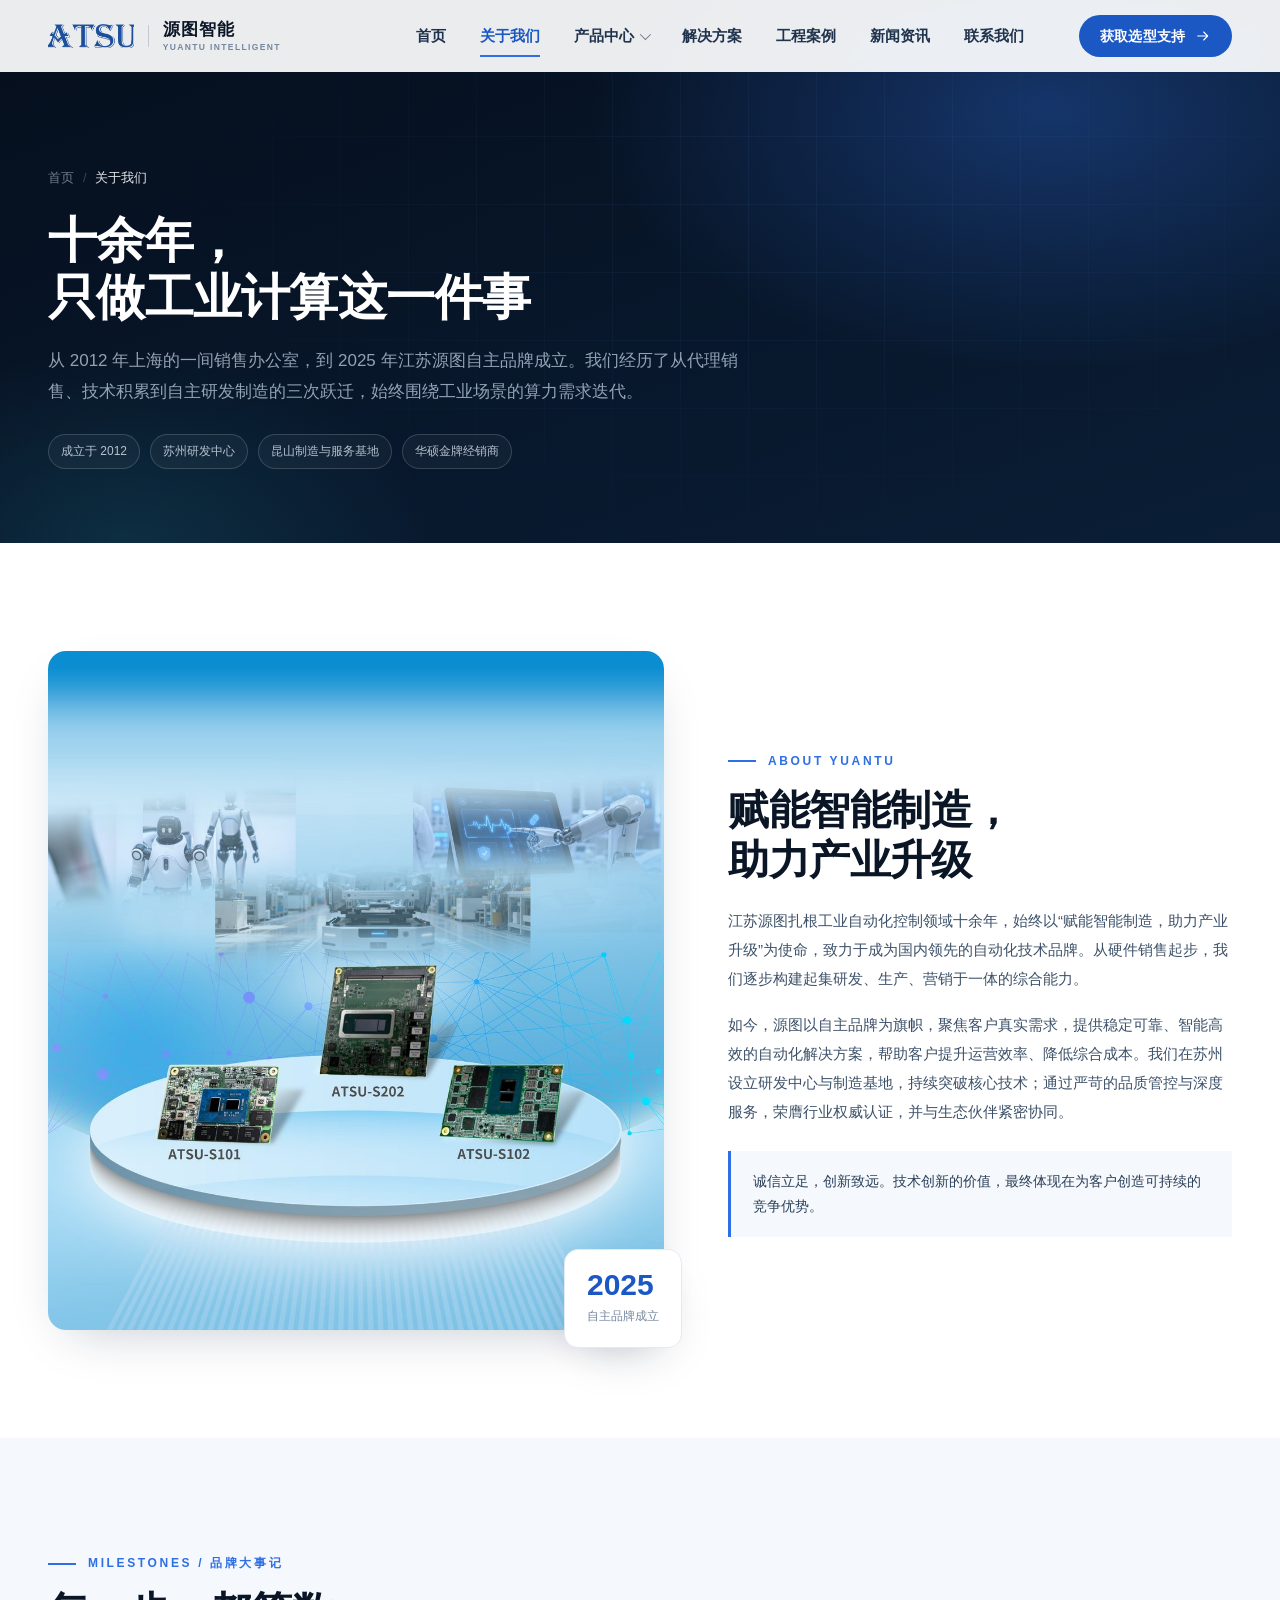
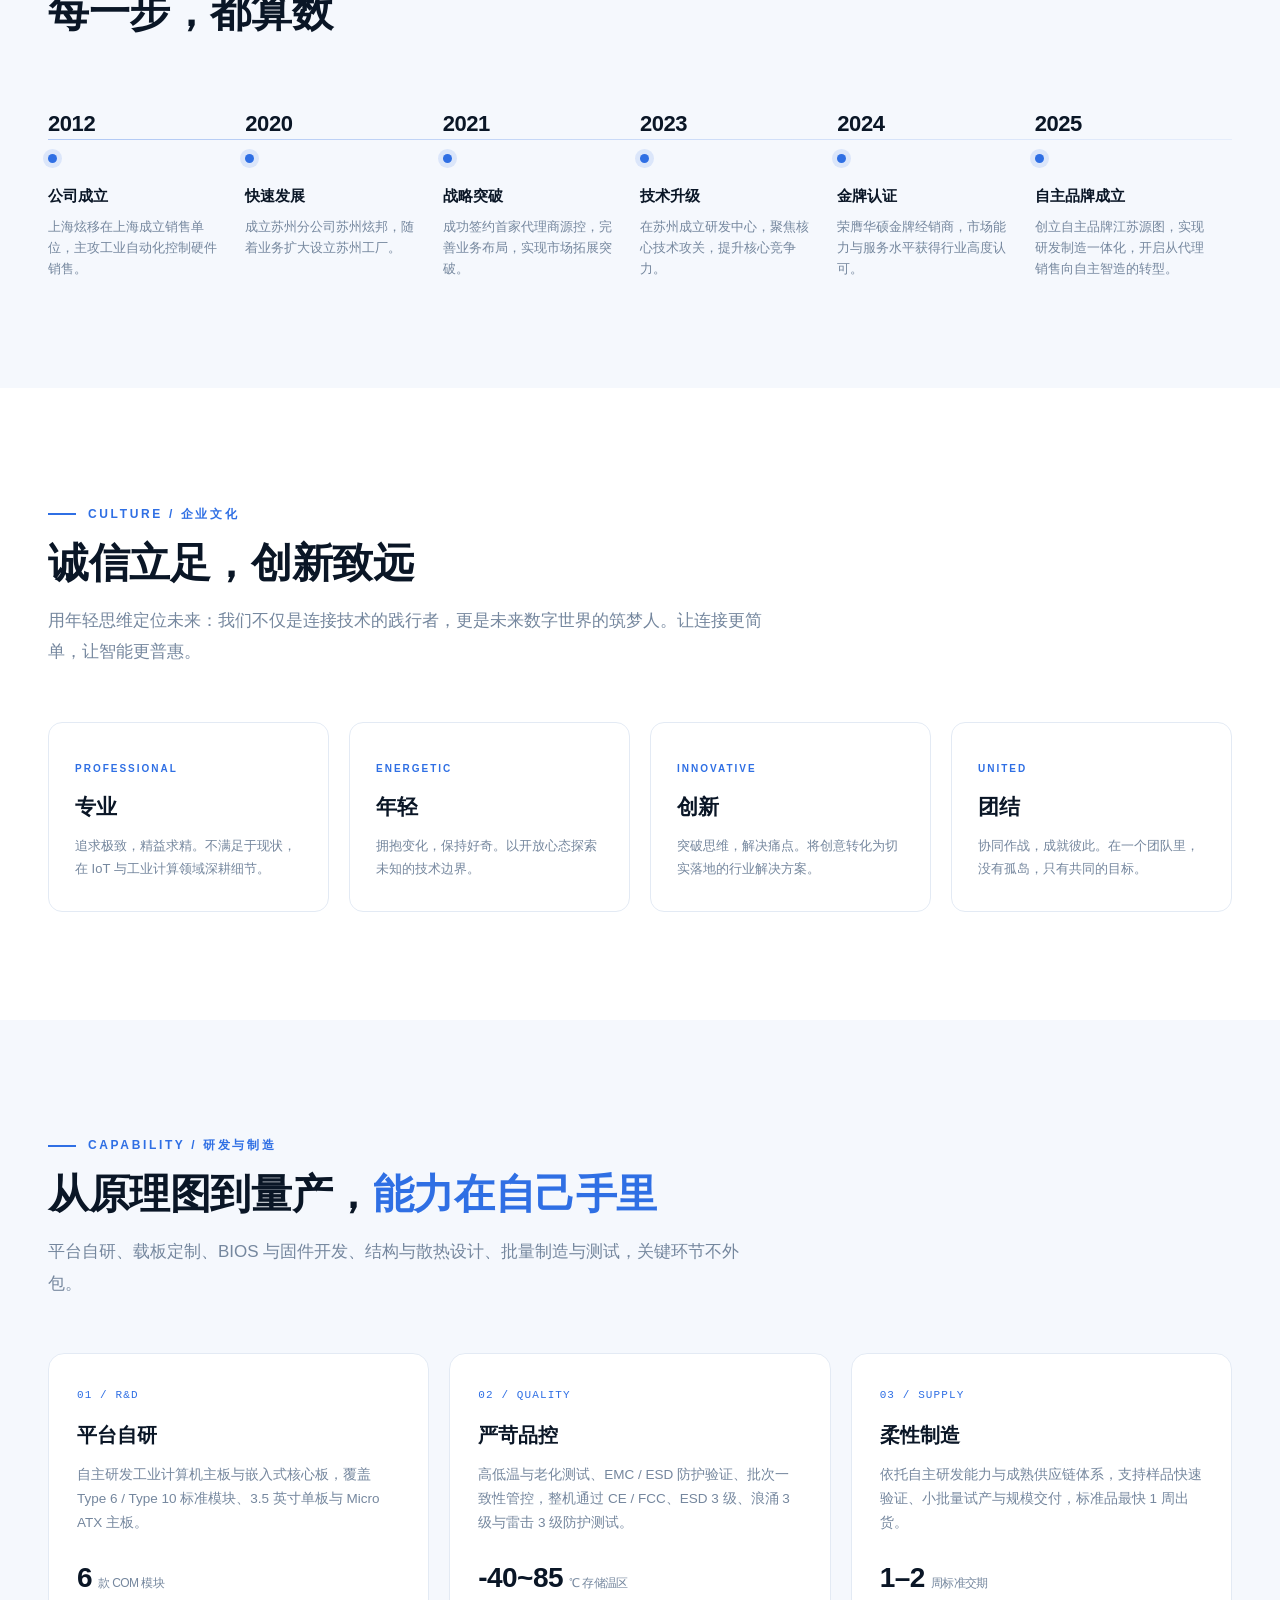
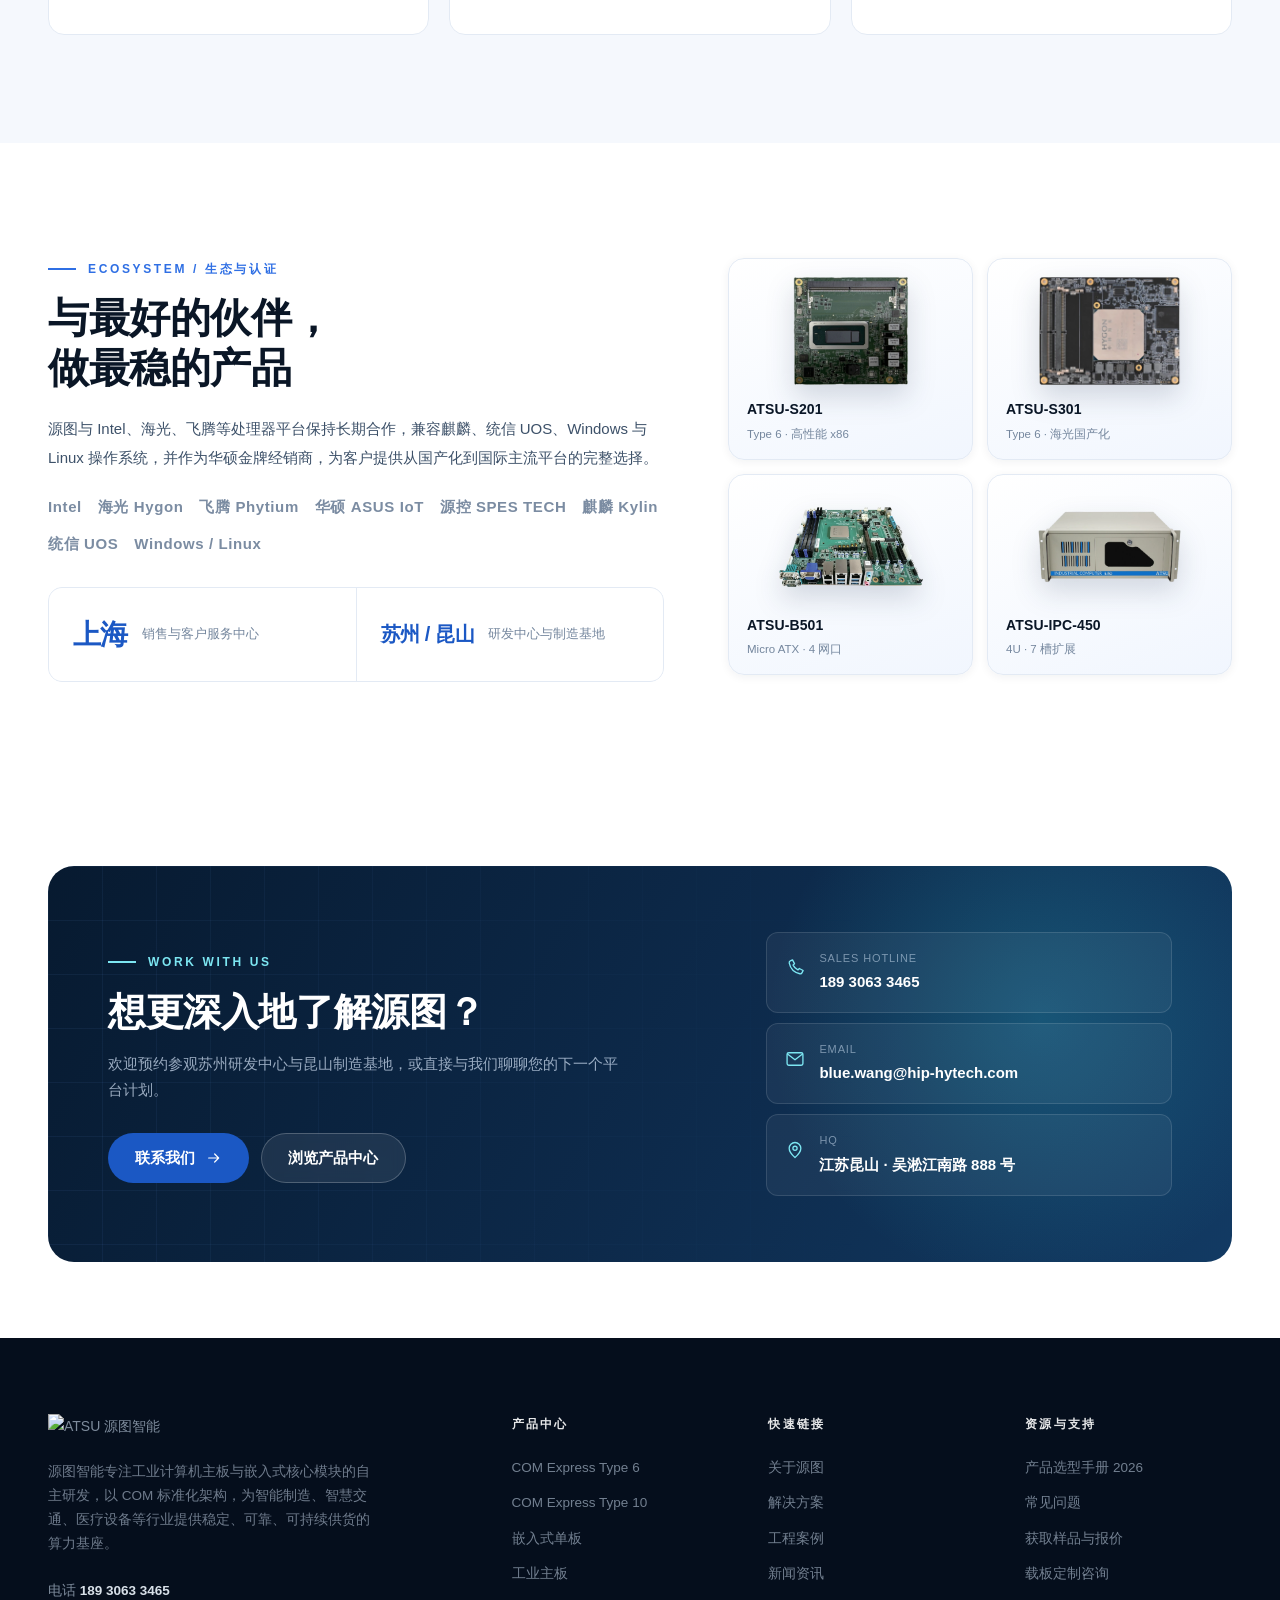
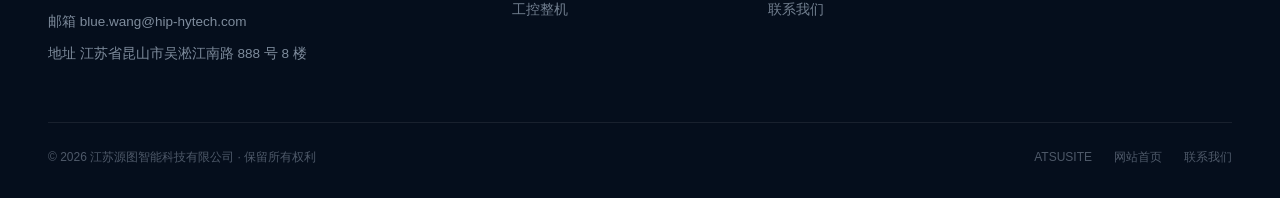
==== commit 2945f06b: "优化关于页生态区块：用产品卡片墙替换黑底拼图" ====
--- a/about.html
+++ b/about.html
@@ -1,4 +1,4 @@
-﻿<!DOCTYPE html>
+<!DOCTYPE html>
 <html lang="zh-CN">
 <head>
 <meta charset="UTF-8">
@@ -186,7 +186,28 @@
           </div>
         </div>
         <div class="story-media reveal" data-delay="1">
-          <img src="assets/img/case-lineup.jpg" alt="ATSU 产品家族" style="background:#07182e">
+          <div class="eco-wall">
+            <a class="eco-tile" href="product.html?id=s201">
+              <img src="assets/img/product-s201.webp" alt="ATSU-S201 核心模块" loading="lazy">
+              <span>ATSU-S201</span>
+              <em>Type 6 · 高性能 x86</em>
+            </a>
+            <a class="eco-tile" href="product.html?id=s301">
+              <img src="assets/img/product-s301.webp" alt="ATSU-S301 核心模块" loading="lazy">
+              <span>ATSU-S301</span>
+              <em>Type 6 · 海光国产化</em>
+            </a>
+            <a class="eco-tile" href="product.html?id=b501">
+              <img src="assets/img/product-b501.webp" alt="ATSU-B501 工业主板" loading="lazy">
+              <span>ATSU-B501</span>
+              <em>Micro ATX · 4 网口</em>
+            </a>
+            <a class="eco-tile" href="product.html?id=ipc450">
+              <img src="assets/img/product-ipc450.webp" alt="ATSU-IPC-450 工控机箱" loading="lazy">
+              <span>ATSU-IPC-450</span>
+              <em>4U · 7 槽扩展</em>
+            </a>
+          </div>
         </div>
       </div>
     </div>
--- a/assets/css/style.css
+++ b/assets/css/style.css
@@ -1,4 +1,4 @@
-﻿/* ==========================================================================
+/* ==========================================================================
    源图智能 ATSU — 工业计算平台
    Design system + layout
    ========================================================================== */
@@ -1467,6 +1467,49 @@
 }
 .story-media .badge b { display: block; font-size: 30px; color: var(--blue-600); line-height: 1.1; }
 .story-media .badge span { font-size: 12px; color: var(--muted); }
+
+/* ecosystem product wall */
+.eco-wall {
+  display: grid;
+  grid-template-columns: 1fr 1fr;
+  gap: 14px;
+}
+.eco-tile {
+  display: flex;
+  flex-direction: column;
+  padding: 18px 18px 15px;
+  border: 1px solid var(--line);
+  border-radius: 16px;
+  background: linear-gradient(160deg, #ffffff 0%, #f1f6fe 100%);
+  box-shadow: var(--shadow-sm);
+  transition: transform 0.3s var(--ease), box-shadow 0.3s, border-color 0.3s;
+}
+.eco-tile:hover {
+  transform: translateY(-4px);
+  box-shadow: var(--shadow);
+  border-color: #c9dbf6;
+}
+.eco-tile img {
+  width: 100%;
+  height: 108px;
+  object-fit: contain;
+  border-radius: 0;
+  box-shadow: none;
+  filter: drop-shadow(0 12px 14px rgba(12, 34, 64, 0.16));
+}
+.eco-tile span {
+  margin-top: 12px;
+  font-size: 14px;
+  font-weight: 700;
+  color: var(--ink);
+  letter-spacing: 0.01em;
+}
+.eco-tile em {
+  font-style: normal;
+  margin-top: 2px;
+  font-size: 11.5px;
+  color: var(--muted);
+}
 .story-copy p { margin-bottom: 16px; font-size: 15px; line-height: 1.95; color: var(--text); }
 .story-copy .quote {
   margin-top: 24px;
